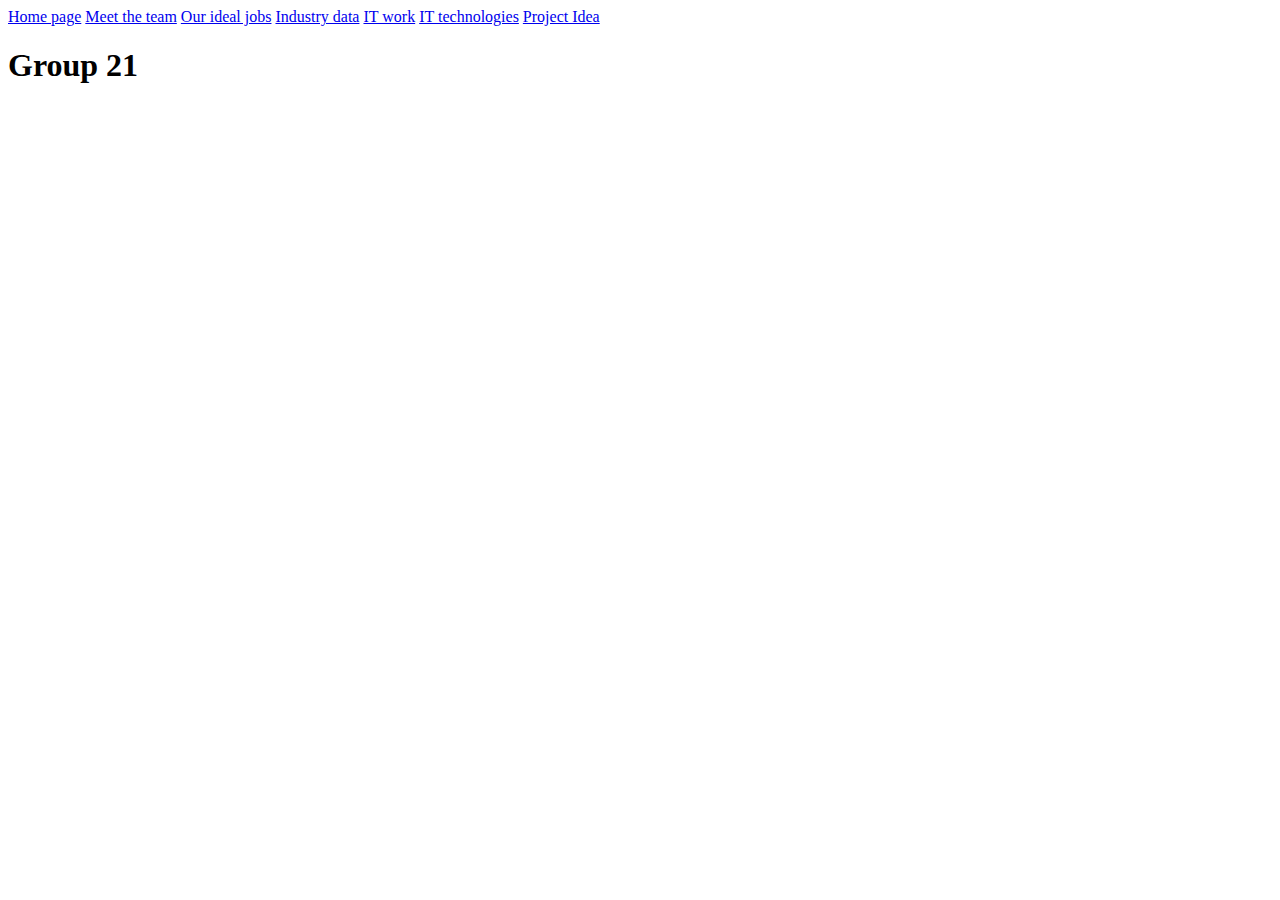
==== index.html @ 2675b94e "Created nav bar links" ====
<!DOCTYPE html>
<html>

<head>
  <title>Group 21's Project</title>
  <link rel="stylesheet" href="style.css">
</head>

<body>
  <a href="index.html">Home page</a>
  <a href="teamProfile.html">Meet the team</a>
  <a href="idealJobs.html">Our ideal jobs</a>
  <a href="industryData.html">Industry data</a>
  <a href="itWork.html">IT work</a>
  <a href="itTechnologies.html">IT technologies</a>
  <a href="projectIdea.html">Project Idea</a>
  <h1>Group 21</h1>

</body>

</html>
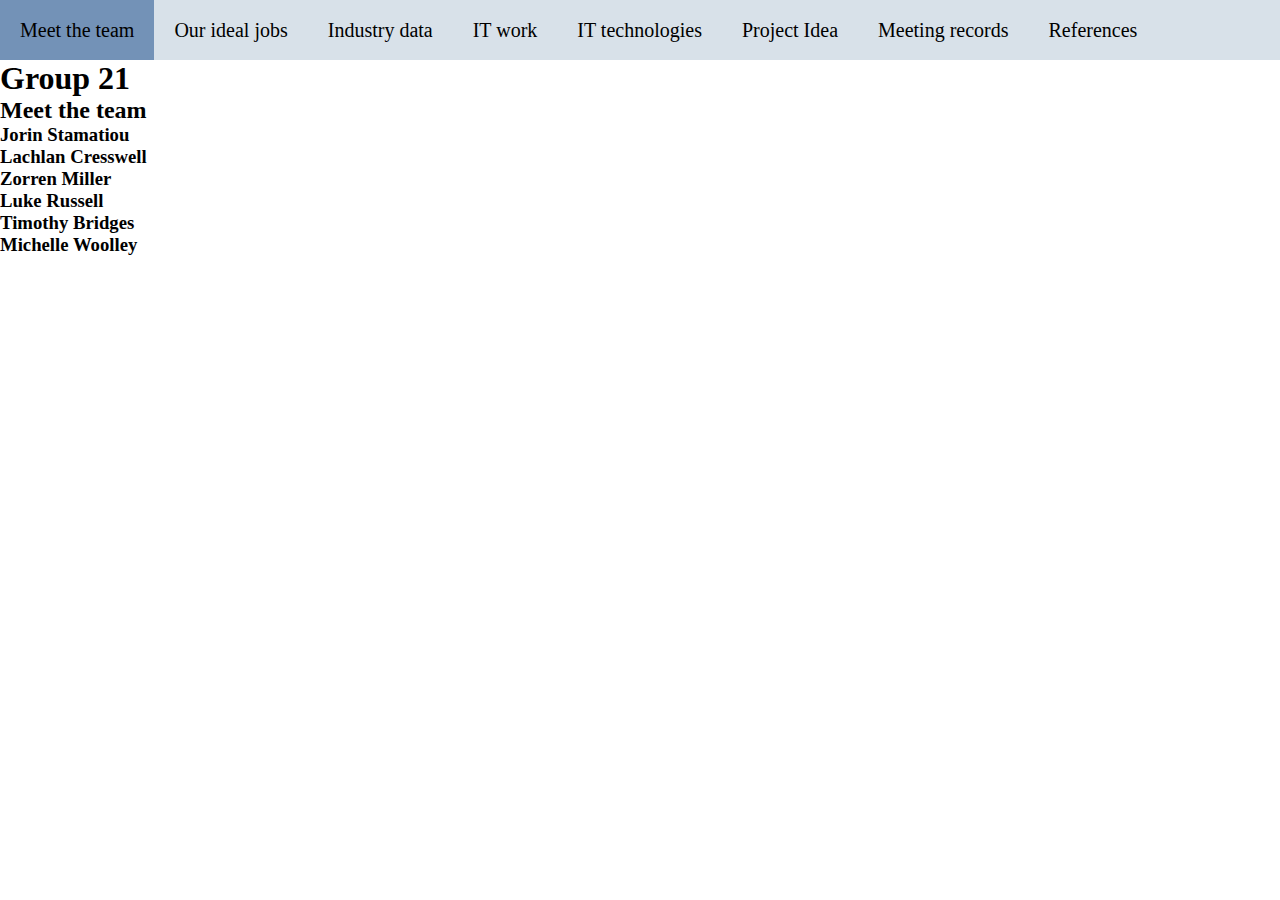
==== commit 060bc28f: "Updated nav bar" ====
--- a/index.html
+++ b/index.html
@@ -7,15 +7,32 @@
 </head>
 
 <body>
-  <a href="index.html">Home page</a>
-  <a href="teamProfile.html">Meet the team</a>
-  <a href="idealJobs.html">Our ideal jobs</a>
-  <a href="industryData.html">Industry data</a>
-  <a href="itWork.html">IT work</a>
-  <a href="itTechnologies.html">IT technologies</a>
-  <a href="projectIdea.html">Project Idea</a>
+  <nav>
+    <ul>
+      <li><a class="activeLink" href="index.html">Meet the team</a></li>
+      <li><a href="idealJobs.html">Our ideal jobs</a></li>
+      <li><a href="industryData.html">Industry data</a></li>
+      <li><a href="itWork.html">IT work</a></li>
+      <li><a href="itTechnologies.html">IT technologies</a></li>
+      <li><a href="projectIdea.html">Project Idea</a></li>
+      <li><a href="meetingRecords.html">Meeting records</a></li>
+      <li><a href="references.html">References</a></li>
+    </ul>
+  </nav>
   <h1>Group 21</h1>
+  <h2>Meet the team</h2>
+  <h3>Jorin Stamatiou</h3>
 
-</body>
+  <h3>Lachlan Cresswell</h3>
+
+  <h3>Zorren Miller</h3>
+
+  <h3>Luke Russell</h3>
+
+  <h3>Timothy Bridges</h3>
+
+  <h3>Michelle Woolley</h3>
+
+  </body>
 
 </html>
--- a/style.css
+++ b/style.css
@@ -0,0 +1,44 @@
+* {
+  margin: 0;
+  padding: 0;
+}
+
+nav {
+  width: 100%;
+  height: 60px;
+  background-color: #D8E1E9
+}
+
+ul {
+
+}
+
+li {
+  list-style: none;
+  display: inline-block;
+  float: left;
+  line-height: 60px;
+}
+
+a {
+  display: block;
+  text-decoration: none;
+  font-size: 20px;
+  padding: 0 20px;
+}
+
+a:hover {
+  background-color: #7392B7
+}
+
+.activeLink {
+  background-color: #7392B7
+}
+
+a:link {
+  color: black;
+}
+
+a:visited {
+  color: black;
+}
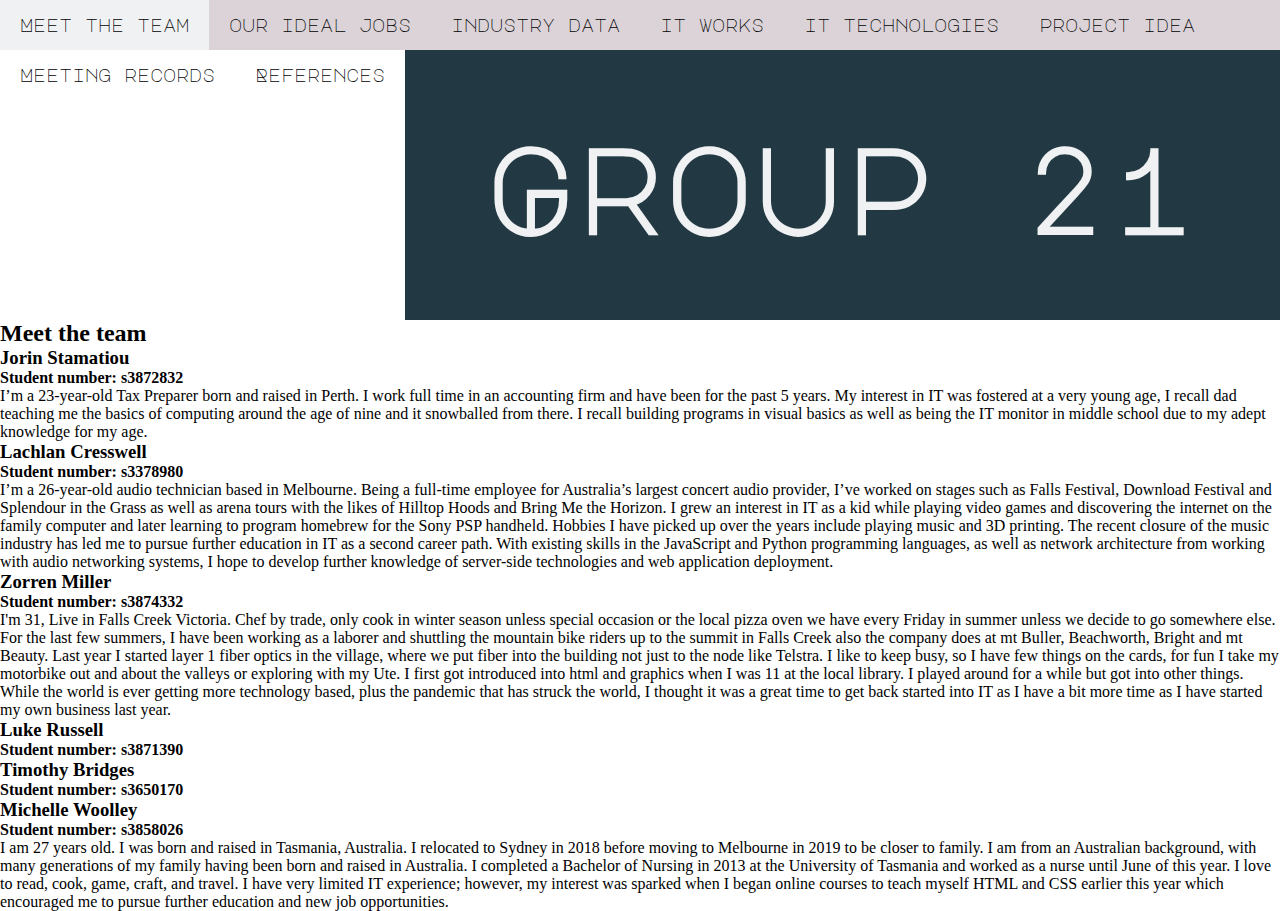
==== commit 29892395: "Styling started on index.html" ====
--- a/index.html
+++ b/index.html
@@ -3,6 +3,7 @@
 
 <head>
   <title>Group 21's Project</title>
+  <link href="https://fonts.googleapis.com/css2?family=Major+Mono+Display&display=swap" rel="stylesheet">
   <link rel="stylesheet" href="style.css">
 </head>
 
@@ -10,29 +11,64 @@
   <nav>
     <ul>
       <li><a class="activeLink" href="index.html">Meet the team</a></li>
-      <li><a href="idealJobs.html">Our ideal jobs</a></li>
-      <li><a href="industryData.html">Industry data</a></li>
-      <li><a href="itWork.html">IT work</a></li>
-      <li><a href="itTechnologies.html">IT technologies</a></li>
-      <li><a href="projectIdea.html">Project Idea</a></li>
+      <li><a href="idealJobs.html">our ideal jobs</a></li>
+      <li><a href="industryData.html">industry data</a></li>
+      <li><a href="itWork.html"it work</a>it works</li>
+      <li><a href="itTechnologies.html">it technologies</a></li>
+      <li><a href="projectIdea.html">project idea</a></li>
       <li><a href="meetingRecords.html">Meeting records</a></li>
       <li><a href="references.html">References</a></li>
     </ul>
   </nav>
-  <h1>Group 21</h1>
-  <h2>Meet the team</h2>
-  <h3>Jorin Stamatiou</h3>
+  <div class="banner">
+    <h1 id="groupName">Group 21</h1>
+  </div>
+  <div>
+    <h2>Meet the team</h2>
+    <h3>Jorin Stamatiou</h3>
+    <h4>Student number: s3872832</h4>
+    <p>I’m a 23-year-old Tax Preparer born and raised in Perth. I work full time in an accounting firm and have
+      been for the past 5 years. My interest in IT was fostered at a very young age, I recall dad teaching me the
+      basics of computing around the age of nine and it snowballed from there. I recall building programs in visual
+      basics as well as being the IT monitor in middle school due to my adept knowledge for my age.</p>
+    <h3>Lachlan Cresswell</h3>
+    <h4>Student number: s3378980</h4>
+    <p>I’m a 26-year-old audio technician based in Melbourne. Being a full-time employee for Australia’s largest
+      concert audio provider, I’ve worked on stages such as Falls Festival, Download Festival and Splendour in the
+      Grass as well as arena tours with the likes of Hilltop Hoods and Bring Me the Horizon. I grew an interest
+      in IT as a kid while playing video games and discovering the internet on the family computer and later learning
+      to program homebrew for the Sony PSP handheld. Hobbies I have picked up over the years include playing music
+      and 3D printing. The recent closure of the music industry has led me to pursue further education in IT as a
+      second career path. With existing skills in the JavaScript and Python programming languages, as well as
+      network architecture from working with audio networking systems, I hope to develop further knowledge of
+      server-side technologies and web application deployment.</p>
+    <h3>Zorren Miller</h3>
+    <h4>Student number: s3874332</h4>
+    <p>I'm 31, Live in Falls Creek Victoria. Chef by trade, only cook in winter season unless special occasion
+      or the local pizza oven we have every Friday in summer unless we decide to go somewhere else. For the last
+      few summers, I have been working as a laborer and shuttling the mountain bike riders up to the summit in
+      Falls Creek also the company does at mt Buller, Beachworth, Bright and mt Beauty. Last year I started layer
+      1 fiber optics in the village, where we put fiber into the building not just to the node like Telstra. I
+      like to keep busy, so I have few things on the cards, for fun I take my motorbike out and about the valleys
+      or exploring with my Ute. I first got introduced into html and graphics when I was 11 at the local library.
+      I played around for a while but got into other things. While the world is ever getting more technology based,
+      plus the pandemic that has struck the world, I thought it was a great time to get back started into IT as I
+      have a bit more time as I have started my own business last year.</p>
+    <h3>Luke Russell</h3>
+    <h4>Student number: s3871390</h4>
 
-  <h3>Lachlan Cresswell</h3>
+    <h3>Timothy Bridges</h3>
+    <h4>Student number: s3650170</h4>
 
-  <h3>Zorren Miller</h3>
-
-  <h3>Luke Russell</h3>
-
-  <h3>Timothy Bridges</h3>
-
-  <h3>Michelle Woolley</h3>
-
-  </body>
+    <h3>Michelle Woolley</h3>
+    <h4>Student number: s3858026</h4>
+    <p>I am 27 years old. I was born and raised in Tasmania, Australia. I relocated to Sydney in 2018 before moving
+      to Melbourne in 2019 to be closer to family. I am from an Australian background, with many generations of my family
+      having been born and raised in Australia. I completed a Bachelor of Nursing in 2013 at the University of Tasmania
+      and worked as a nurse until June of this year. I love to read, cook, game, craft, and travel. I have very limited
+      IT experience; however, my interest was sparked when I began online courses to teach myself HTML and CSS earlier
+      this year which encouraged me to pursue further education and new job opportunities.</p>
+  </div>
+</body>
 
 </html>
--- a/style.css
+++ b/style.css
@@ -3,36 +3,37 @@
   padding: 0;
 }
 
+html, body {
+  height: 100%;
+}
+
 nav {
   width: 100%;
-  height: 60px;
-  background-color: #D8E1E9
-}
-
-ul {
-
+  height: 50px;
+  background-color: #DBD3D8
 }
 
 li {
   list-style: none;
   display: inline-block;
   float: left;
-  line-height: 60px;
+  line-height: 50px;
 }
 
 a {
   display: block;
   text-decoration: none;
-  font-size: 20px;
+  font-size: 18px;
+  font-family: 'Major Mono Display', monospace;
   padding: 0 20px;
 }
 
 a:hover {
-  background-color: #7392B7
+  background-color: #EFF1F3
 }
 
 .activeLink {
-  background-color: #7392B7
+  background-color: #EFF1F3
 }
 
 a:link {
@@ -42,3 +43,17 @@
 a:visited {
   color: black;
 }
+
+.banner {
+  display: flex;
+  justify-content: center;
+  align-items: center;
+  min-height: 30%;
+  background-color: #223843;
+  color: #EFF1F3;
+}
+
+#groupName {
+  font-size: 120px;
+  font-family: 'Major Mono Display', monospace;
+}
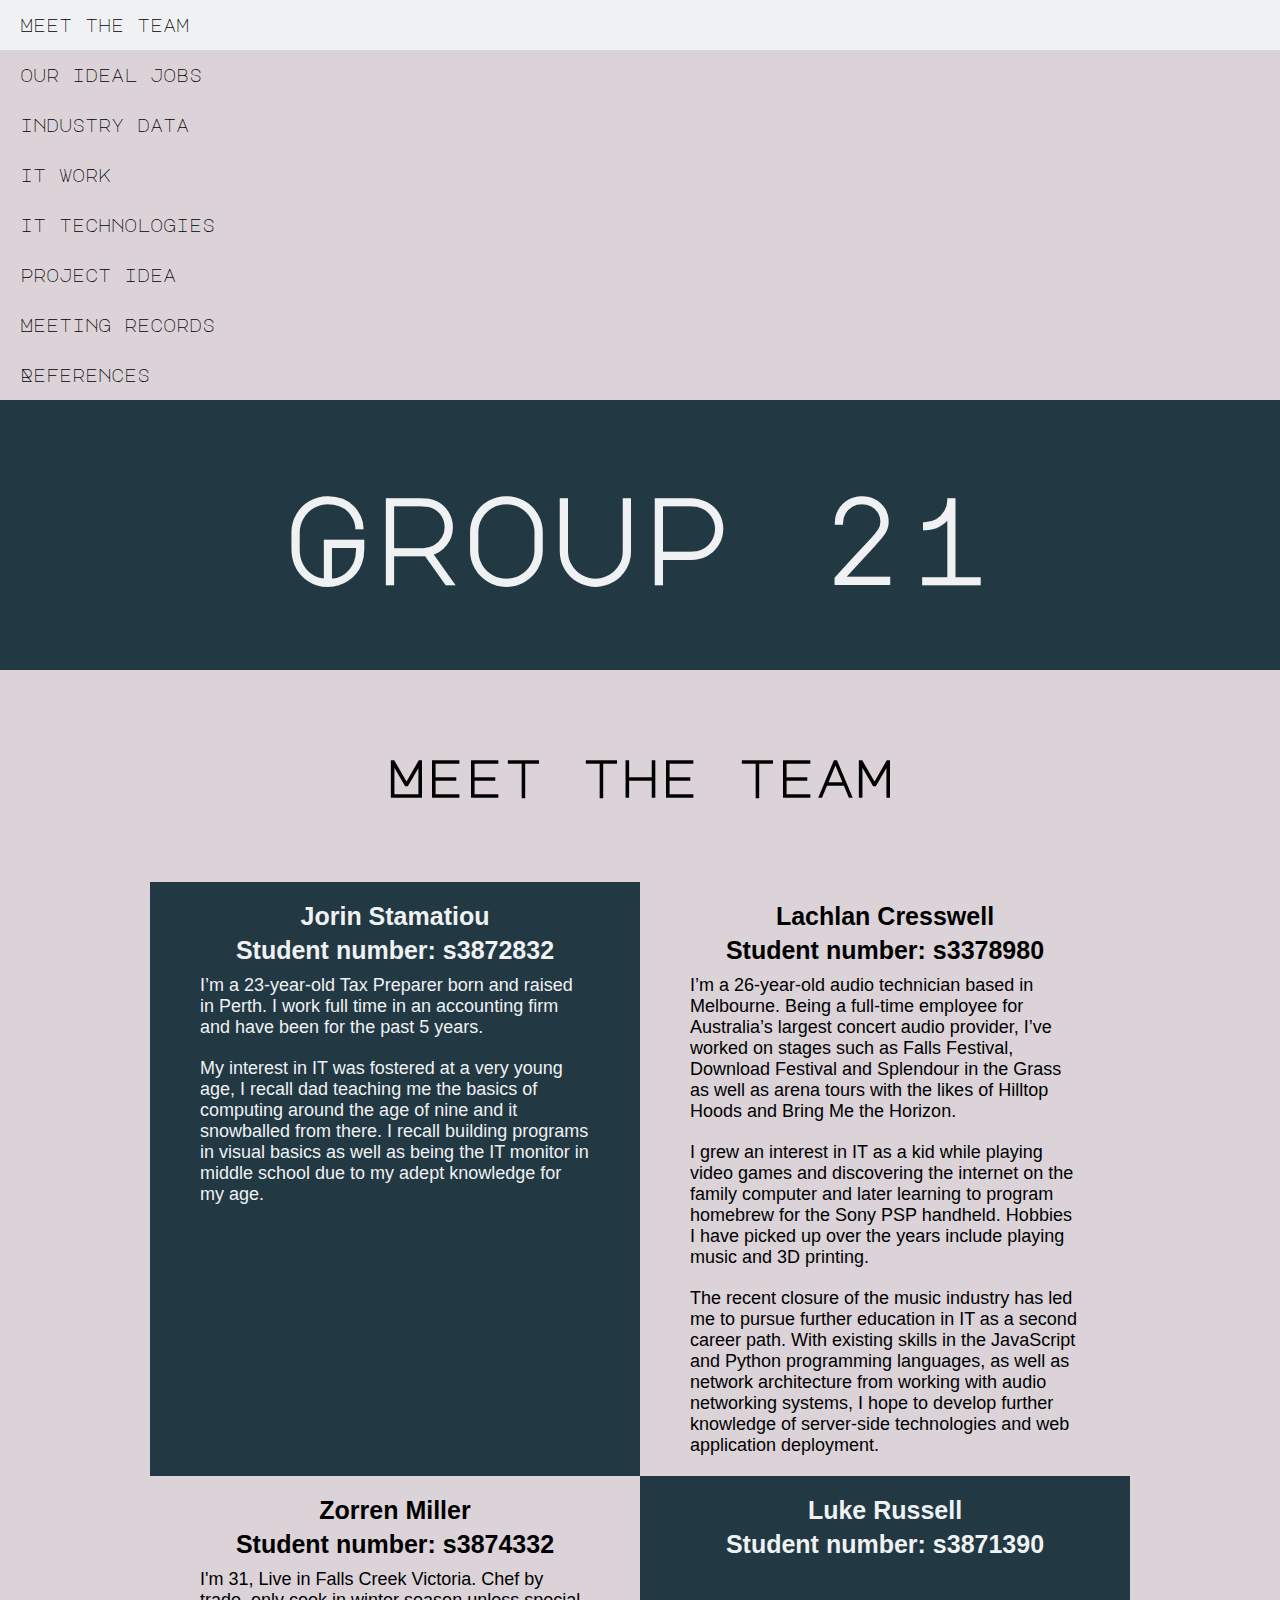
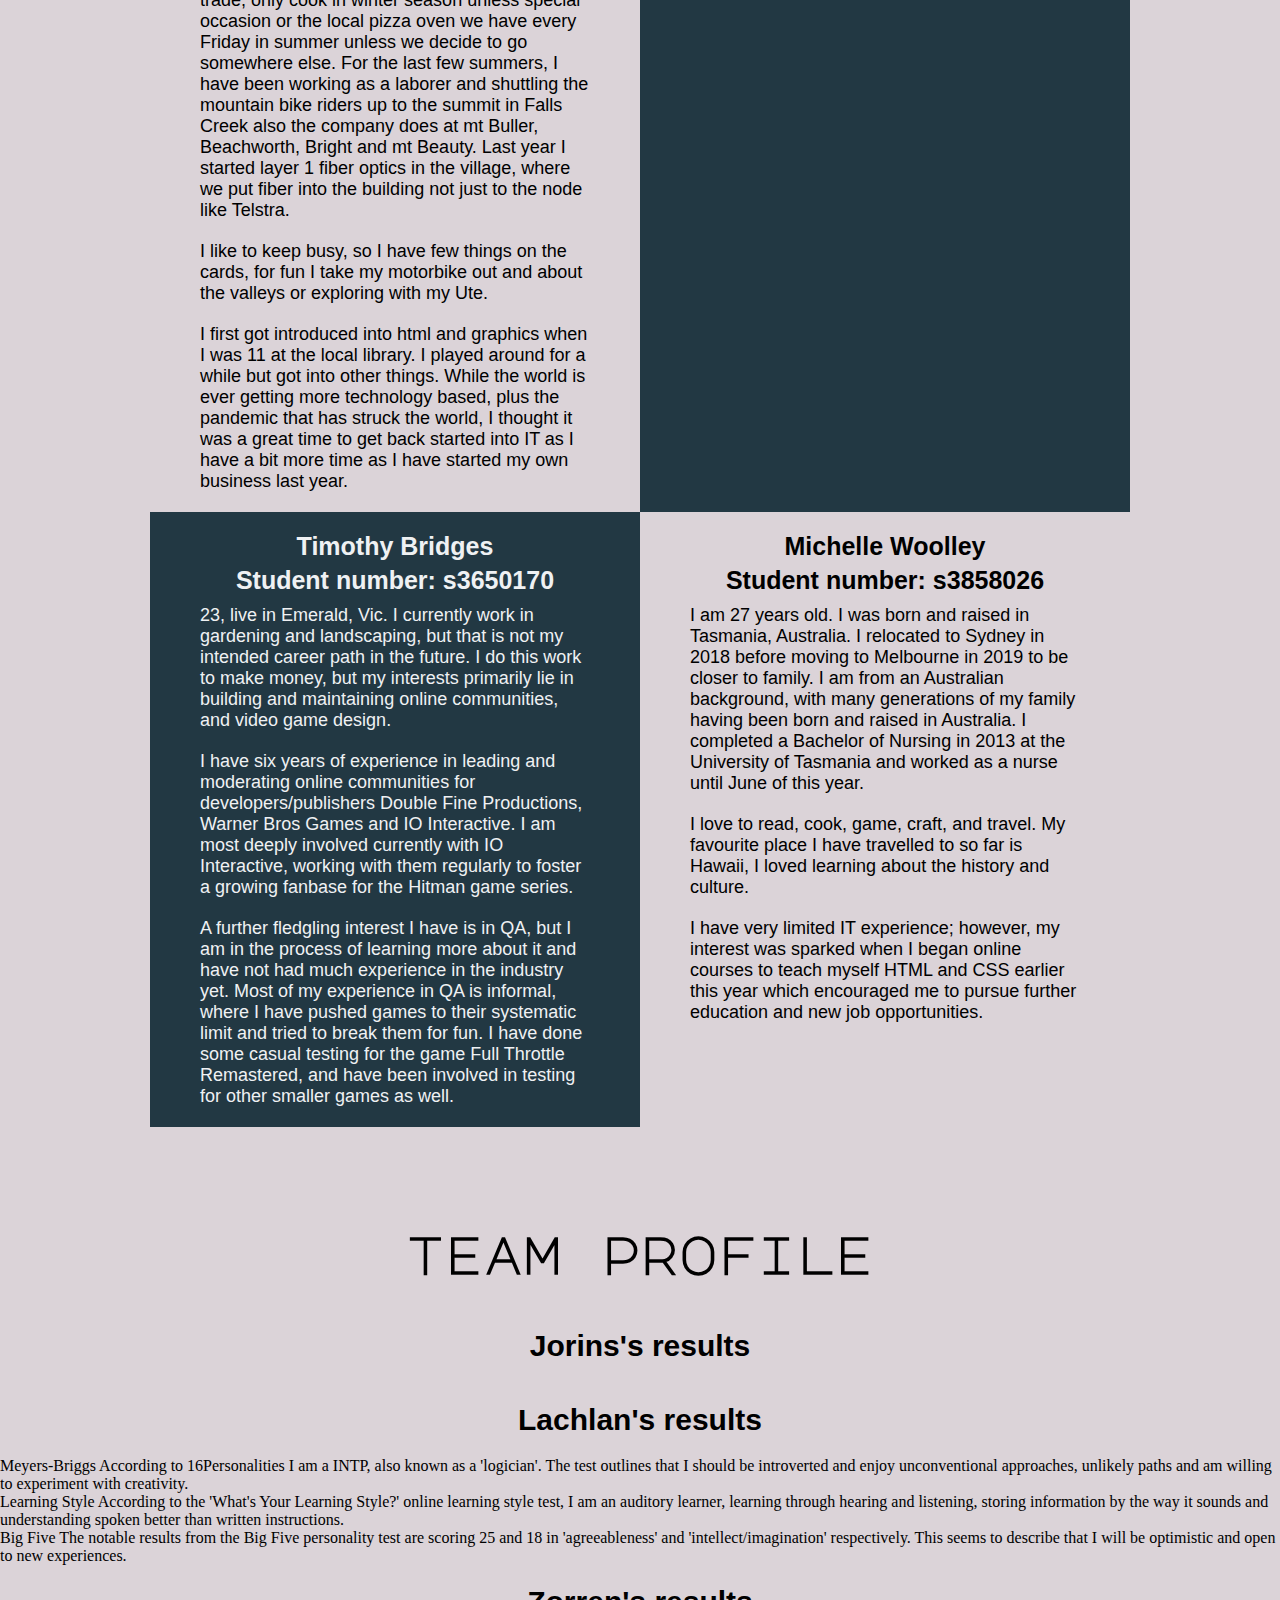
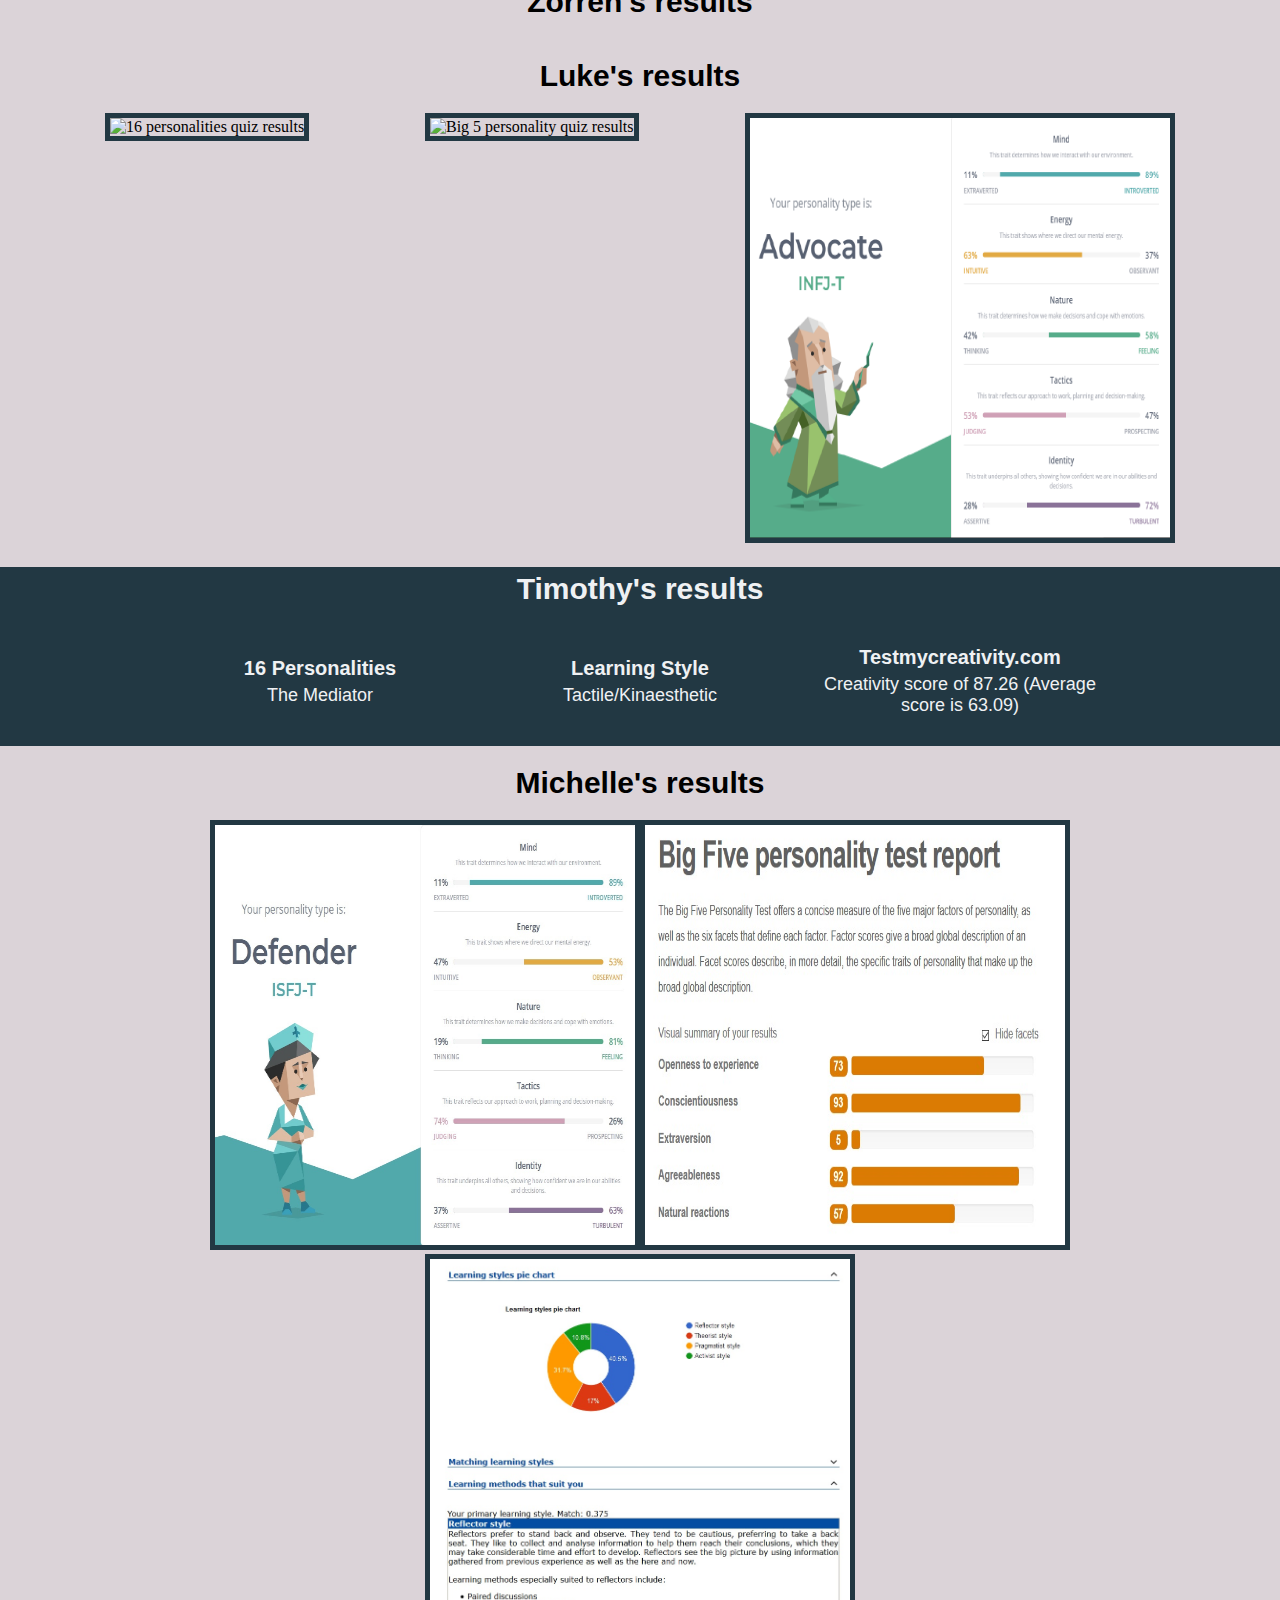
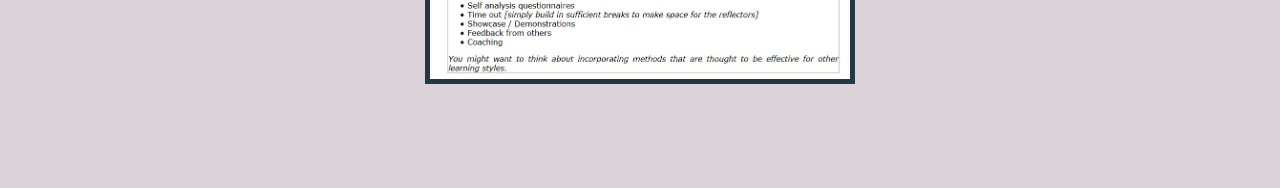
==== commit d270fe6d: "Team profile test" ====
--- a/index.html
+++ b/index.html
@@ -3,17 +3,18 @@
 
 <head>
   <title>Group 21's Project</title>
+  <meta name="viewport" content="width=device-width, initial-scale=1.0">
   <link href="https://fonts.googleapis.com/css2?family=Major+Mono+Display&display=swap" rel="stylesheet">
   <link rel="stylesheet" href="style.css">
 </head>
 
-<body>
+<body class="body">
   <nav>
     <ul>
       <li><a class="activeLink" href="index.html">Meet the team</a></li>
       <li><a href="idealJobs.html">our ideal jobs</a></li>
       <li><a href="industryData.html">industry data</a></li>
-      <li><a href="itWork.html"it work</a>it works</li>
+      <li><a href="itWork.html">it work</a></li>
       <li><a href="itTechnologies.html">it technologies</a></li>
       <li><a href="projectIdea.html">project idea</a></li>
       <li><a href="meetingRecords.html">Meeting records</a></li>
@@ -24,50 +25,128 @@
     <h1 id="groupName">Group 21</h1>
   </div>
   <div>
-    <h2>Meet the team</h2>
-    <h3>Jorin Stamatiou</h3>
-    <h4>Student number: s3872832</h4>
-    <p>I’m a 23-year-old Tax Preparer born and raised in Perth. I work full time in an accounting firm and have
-      been for the past 5 years. My interest in IT was fostered at a very young age, I recall dad teaching me the
-      basics of computing around the age of nine and it snowballed from there. I recall building programs in visual
-      basics as well as being the IT monitor in middle school due to my adept knowledge for my age.</p>
-    <h3>Lachlan Cresswell</h3>
-    <h4>Student number: s3378980</h4>
-    <p>I’m a 26-year-old audio technician based in Melbourne. Being a full-time employee for Australia’s largest
-      concert audio provider, I’ve worked on stages such as Falls Festival, Download Festival and Splendour in the
-      Grass as well as arena tours with the likes of Hilltop Hoods and Bring Me the Horizon. I grew an interest
-      in IT as a kid while playing video games and discovering the internet on the family computer and later learning
-      to program homebrew for the Sony PSP handheld. Hobbies I have picked up over the years include playing music
-      and 3D printing. The recent closure of the music industry has led me to pursue further education in IT as a
-      second career path. With existing skills in the JavaScript and Python programming languages, as well as
-      network architecture from working with audio networking systems, I hope to develop further knowledge of
-      server-side technologies and web application deployment.</p>
-    <h3>Zorren Miller</h3>
-    <h4>Student number: s3874332</h4>
-    <p>I'm 31, Live in Falls Creek Victoria. Chef by trade, only cook in winter season unless special occasion
-      or the local pizza oven we have every Friday in summer unless we decide to go somewhere else. For the last
-      few summers, I have been working as a laborer and shuttling the mountain bike riders up to the summit in
-      Falls Creek also the company does at mt Buller, Beachworth, Bright and mt Beauty. Last year I started layer
-      1 fiber optics in the village, where we put fiber into the building not just to the node like Telstra. I
-      like to keep busy, so I have few things on the cards, for fun I take my motorbike out and about the valleys
-      or exploring with my Ute. I first got introduced into html and graphics when I was 11 at the local library.
-      I played around for a while but got into other things. While the world is ever getting more technology based,
-      plus the pandemic that has struck the world, I thought it was a great time to get back started into IT as I
-      have a bit more time as I have started my own business last year.</p>
-    <h3>Luke Russell</h3>
-    <h4>Student number: s3871390</h4>
+    <div id="subHeading">
+      <h2>Meet the team</h2>
+    </div>
+  </div>
+  <div id="boxContainer">
+    <div class="boxItem" id="colour1">
+      <h3 class="name">Jorin Stamatiou</h3>
+      <h4 class="studentNum">Student number: s3872832</h4>
+      <p class="personalInfo">I’m a 23-year-old Tax Preparer born and raised in Perth. I work full time in an accounting firm and have
+        been for the past 5 years.</p>
+      <p class="personalInfo"> My interest in IT was fostered at a very young age, I recall dad teaching me the
+        basics of computing around the age of nine and it snowballed from there. I recall building programs in visual
+        basics as well as being the IT monitor in middle school due to my adept knowledge for my age.</p>
+    </div>
+    <div class="boxItem">
+      <h3 class="name">Lachlan Cresswell</h3>
+      <h4 class="studentNum">Student number: s3378980</h4>
+      <p class="personalInfo">I’m a 26-year-old audio technician based in Melbourne. Being a full-time employee for Australia’s largest
+        concert audio provider, I’ve worked on stages such as Falls Festival, Download Festival and Splendour in the
+        Grass as well as arena tours with the likes of Hilltop Hoods and Bring Me the Horizon.
+      <p class="personalInfo">I grew an interest in IT as a kid while playing video games and discovering the internet on the family computer and later learning
+        to program homebrew for the Sony PSP handheld. Hobbies I have picked up over the years include playing music
+        and 3D printing. </p>
+      <p class="personalInfo">The recent closure of the music industry has led me to pursue further education in IT as a
+        second career path. With existing skills in the JavaScript and Python programming languages, as well as
+        network architecture from working with audio networking systems, I hope to develop further knowledge of
+        server-side technologies and web application deployment.</p>
+    </div>
+    <div class="boxItem" id="colour">
+      <h3 class="name">Zorren Miller</h3>
+      <h4 class="studentNum">Student number: s3874332</h4>
+      <p class="personalInfo">I'm 31, Live in Falls Creek Victoria. Chef by trade, only cook in winter season unless special occasion
+        or the local pizza oven we have every Friday in summer unless we decide to go somewhere else. For the last
+        few summers, I have been working as a laborer and shuttling the mountain bike riders up to the summit in
+        Falls Creek also the company does at mt Buller, Beachworth, Bright and mt Beauty. Last year I started layer
+        1 fiber optics in the village, where we put fiber into the building not just to the node like Telstra.</p>
+      <p class="personalInfo"> I
+        like to keep busy, so I have few things on the cards, for fun I take my motorbike out and about the valleys
+        or exploring with my Ute.</p>
+      <p class="personalInfo"> I first got introduced into html and graphics when I was 11 at the local library.
+        I played around for a while but got into other things. While the world is ever getting more technology based,
+        plus the pandemic that has struck the world, I thought it was a great time to get back started into IT as I
+        have a bit more time as I have started my own business last year.</p>
+    </div>
+    <div class="boxItem" id="colour1">
+      <h3 class="name">Luke Russell</h3>
+      <h4 class="studentNum">Student number: s3871390</h4>
 
-    <h3>Timothy Bridges</h3>
-    <h4>Student number: s3650170</h4>
+    </div>
+    <div class="boxItem" id="colour1">
+      <h3 class="name">Timothy Bridges</h3>
+      <h4 class="studentNum">Student number: s3650170</h4>
+      <p class="personalInfo">23, live in Emerald, Vic. I currently work in gardening and landscaping, but that is not my intended career path
+        in the future. I do this work to make money, but my interests primarily lie in building and maintaining online
+        communities, and video game design.</p>
+      <p class="personalInfo"> I have six years of experience in leading and moderating online communities
+        for developers/publishers Double Fine Productions, Warner Bros Games and IO Interactive. I am most deeply involved
+        currently with IO Interactive, working with them regularly to foster a growing fanbase for the Hitman game series.</p>
+      <p class="personalInfo">
+        A further fledgling interest I have is in QA, but I am in the process of learning more about it and have not had much
+        experience in the industry yet. Most of my experience in QA is informal, where I have pushed games to their systematic
+        limit and tried to break them for fun. I have done some casual testing for the game Full Throttle Remastered, and
+        have been involved in testing for other smaller games as well.</p>
 
-    <h3>Michelle Woolley</h3>
-    <h4>Student number: s3858026</h4>
-    <p>I am 27 years old. I was born and raised in Tasmania, Australia. I relocated to Sydney in 2018 before moving
-      to Melbourne in 2019 to be closer to family. I am from an Australian background, with many generations of my family
-      having been born and raised in Australia. I completed a Bachelor of Nursing in 2013 at the University of Tasmania
-      and worked as a nurse until June of this year. I love to read, cook, game, craft, and travel. I have very limited
-      IT experience; however, my interest was sparked when I began online courses to teach myself HTML and CSS earlier
-      this year which encouraged me to pursue further education and new job opportunities.</p>
+    </div>
+    <div class="boxItem">
+      <h3 class="name">Michelle Woolley</h3>
+      <h4 class="studentNum">Student number: s3858026</h4>
+      <p class="personalInfo">I am 27 years old. I was born and raised in Tasmania, Australia. I relocated to Sydney in 2018 before moving
+        to Melbourne in 2019 to be closer to family. I am from an Australian background, with many generations of my family
+        having been born and raised in Australia. I completed a Bachelor of Nursing in 2013 at the University of Tasmania
+        and worked as a nurse until June of this year.</p>
+      <p class="personalInfo"> I love to read, cook, game, craft, and travel.
+        My favourite place I have travelled to so far is Hawaii, I loved learning about the history and culture.</p>
+      <p class="personalInfo"> I have very limited
+        IT experience; however, my interest was sparked when I began online courses to teach myself HTML and CSS earlier
+        this year which encouraged me to pursue further education and new job opportunities.</p>
+    </div>
+  </div>
+  <div id="teamHeading">
+    <h2>team profile</h2>
+  </div>
+  <h3 class="imageHeading">Jorins's results</h3>
+
+  <h3 class="imageHeading">Lachlan's results</h3>
+  <p>Meyers-Briggs
+    According to 16Personalities I am a INTP, also known as a 'logician'. The test outlines that I should be introverted and enjoy
+    unconventional approaches, unlikely paths and am willing to experiment with creativity.</p>
+  <p>Learning Style
+    According to the 'What's Your Learning Style?' online learning style test, I am an auditory learner, learning through hearing
+    and listening, storing information by the way it sounds and understanding spoken better than written instructions.</p>
+  <p>Big Five
+    The notable results from the Big Five personality test are scoring 25 and 18 in 'agreeableness' and 'intellect/imagination'
+    respectively. This seems to describe that I will be optimistic and open to new experiences.</p>
+  <h3 class="imageHeading">Zorren's results</h3>
+
+  <h3 class="imageHeading">Luke's results</h3>
+  <div class="imageBox">
+    <div class="imageItem"><img class="imageSize" src="Luke\image1.png" alt="16 personalities quiz results"></div>
+    <div class="imageItem"><img class="imageSize" src="Luke\image2.png" alt="Big 5 personality quiz results"></div>
+    <div class="imageItem"><img class="imageSize" src="Luke\image3.png" alt="Learning styles quiz results"></div>
+  </div>
+  <h3 class="timHeading" id="colour1">Timothy's results</h3>
+  <div class="timBox">
+    <div class="timItem">
+      <h4>16 Personalities</h4>
+      <p>The Mediator</p>
+    </div>
+    <div class="timItem">
+      <h4>Learning Style</h4>
+      <p>Tactile/Kinaesthetic</p>
+    </div>
+    <div class="timItem">
+      <h4>Testmycreativity.com</h4>
+      <p>Creativity score of 87.26 (Average score is 63.09)</p>
+    </div>
+  </div>
+  <h3 class="imageHeading">Michelle's results</h3>
+  <div class="imageBox" id="imagePadding">
+    <div class="imageItem"><img class="imageSize" src="Michelle\16_Personalities_Quiz.png" alt="16 personalities quiz results"></div>
+    <div class="imageItem"><img class="imageSize" src="Michelle\big_5_Personality_Quiz.jpg" alt="Big 5 personality quiz results"></div>
+    <div class="imageItem"><img class="imageSize" src="Michelle\learning_Styles.jpg" alt="Learning styles quiz results"></div>
   </div>
 </body>
 
--- a/style.css
+++ b/style.css
@@ -8,9 +8,14 @@
 }
 
 nav {
+  display: flex;
   width: 100%;
-  height: 50px;
-  background-color: #DBD3D8
+  background-color: #DBD3D8;
+}
+
+ul {
+  display: flex;
+  width: 100%;
 }
 
 li {
@@ -44,6 +49,13 @@
   color: black;
 }
 
+h4 {
+  padding-top: 5px;
+  padding-bottom: 5px;
+  font-family: "Lucida Sans Unicode", "Lucida Grande", sans-serif;
+  font-size: 20px;
+}
+
 .banner {
   display: flex;
   justify-content: center;
@@ -53,7 +65,140 @@
   color: #EFF1F3;
 }
 
+.body {
+  background-color: #DBD3D8;
+}
+
 #groupName {
   font-size: 120px;
   font-family: 'Major Mono Display', monospace;
 }
+
+#subHeading {
+  margin: 80px 0px;
+  text-align: center;
+  font-size: 35px;
+  font-family: 'Major Mono Display', monospace;
+  background-color: #DBD3D8;
+}
+
+.name {
+  padding-top: 20px;
+  text-align: center;
+  font-size: 25px;
+  font-family: "Lucida Sans Unicode", "Lucida Grande", sans-serif;
+}
+
+.studentNum {
+  padding-bottom: 10px;
+  text-align: center;
+  font-size: 25px;
+  font-family: "Lucida Sans Unicode", "Lucida Grande", sans-serif;
+}
+
+.personalInfo {
+  padding-right: 50px;
+  padding-left: 50px;
+  padding-bottom: 20px;
+  font-size: 18px;
+  font-family: "Lucida Sans Unicode", "Lucida Grande", sans-serif;
+}
+
+#boxContainer {
+  display: flex;
+  flex-flow: wrap;
+  margin: 0px 150px 100px 150px;
+  min-height: 70%;
+}
+
+.boxItem {
+  flex-basis: 50%;
+}
+
+#colour1 {
+  background-color: #223843;
+  color: #EFF1F3;
+}
+
+#teamHeading {
+  margin-bottom: 30px;
+  text-align: center;
+  font-size: 35px;
+  font-family: 'Major Mono Display', monospace;
+  background-color: #DBD3D8;
+}
+
+.imageBox {
+  display: flex;
+  flex-flow: wrap;
+  justify-content: center;
+}
+
+.imageItem {
+  flex-basis: 25%;
+}
+
+.imageSize {
+  height: 420px;
+  width: 420px;
+  border: 5px solid #223843;
+}
+
+.imageHeading {
+  padding-top: 20px;
+  padding-bottom: 20px;
+  font-size: 30px;
+  text-align: center;
+  font-family: "Lucida Sans Unicode", "Lucida Grande", sans-serif;
+}
+
+#imagePadding {
+  padding-bottom: 100px;
+}
+
+.subPageHeaders {
+  display: flex;
+  justify-content: center;
+  align-items: center;
+  min-height: 30%;
+  background-color: #D8B4A0;
+  font-size: 100px;
+  font-family: 'Major Mono Display', monospace;
+}
+
+.timBox {
+  display: flex;
+  justify-content: center;
+  align-items: center;
+  padding-top: 30px;
+  background-color: #223843;
+  color: #EFF1F3;
+}
+
+.timHeading {
+  margin-top: 20px;
+  padding-top: 5px;
+  padding-bottom: 5px;
+  text-align: center;
+  font-size: 30px;
+  font-family: "Lucida Sans Unicode", "Lucida Grande", sans-serif;
+}
+
+.timItem {
+  flex-basis: 25%;
+  padding-bottom: 30px;
+  text-align: center;
+  font-family: "Lucida Sans Unicode", "Lucida Grande", sans-serif;
+  font-size: 18px;
+}
+
+@media (max-width: 1700px) {
+  li {
+    width: 100%;
+    flex: 100%;
+  }
+
+  ul {
+    flex-wrap: wrap;
+  }
+}
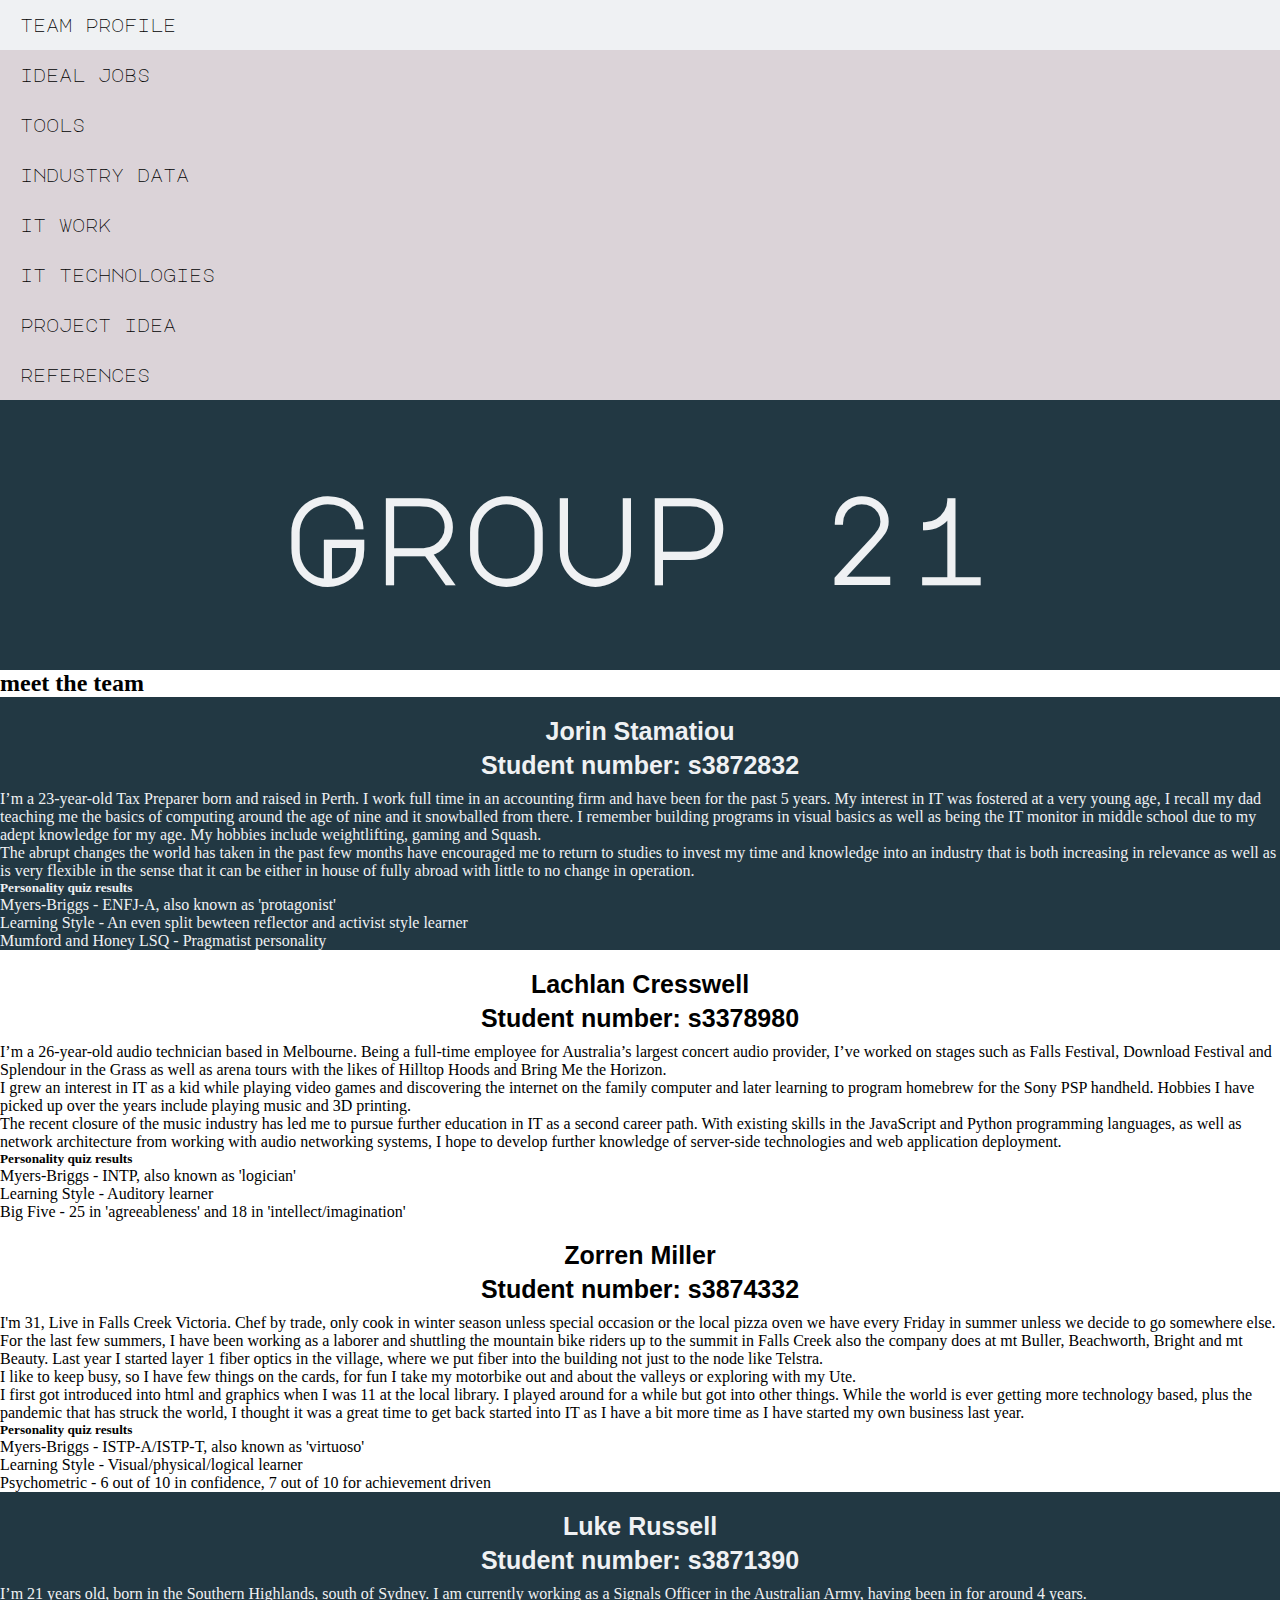
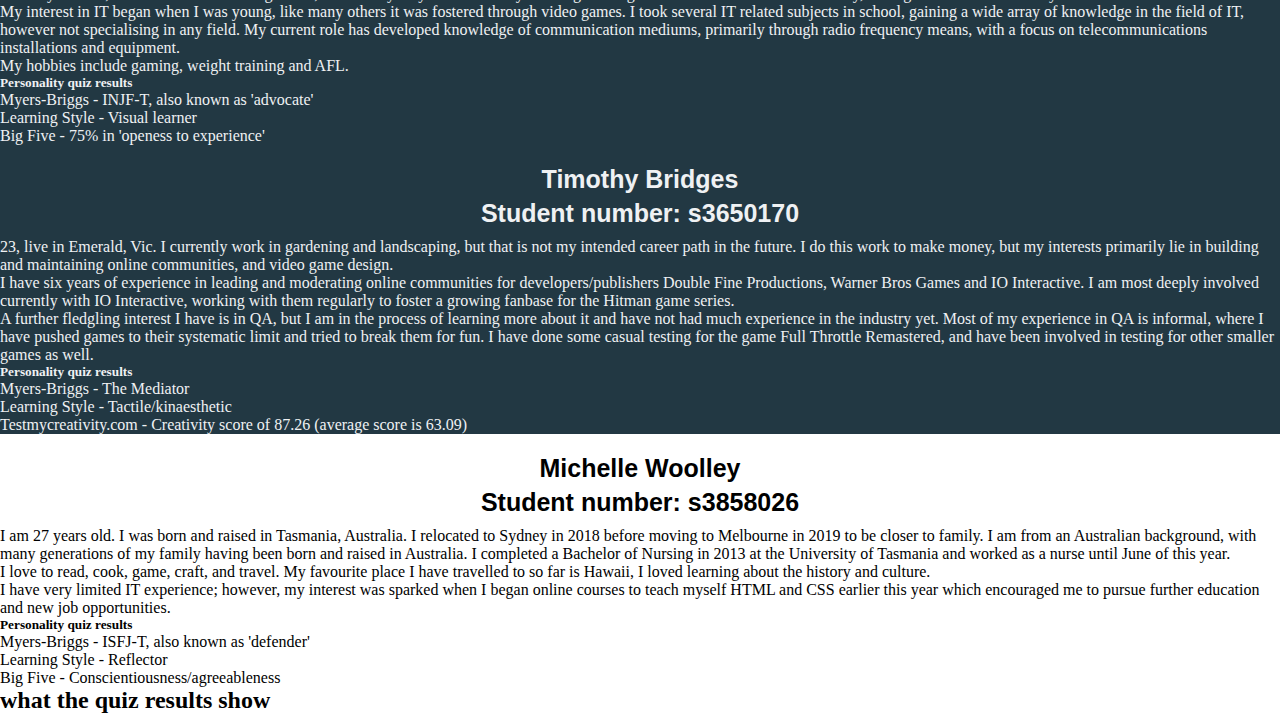
==== commit 5f081e7c: "Updated content index.html and itTechnologies.html" ====
--- a/index.html
+++ b/index.html
@@ -8,146 +8,132 @@
   <link rel="stylesheet" href="style.css">
 </head>
 
-<body class="body">
+<body class="bodyStyling">
   <nav>
     <ul>
-      <li><a class="activeLink" href="index.html">Meet the team</a></li>
-      <li><a href="idealJobs.html">our ideal jobs</a></li>
+      <li><a class="activeLink" href="index.html">team profile</a></li>
+      <li><a href="idealJobs.html">ideal jobs</a></li>
+      <li><a href="tools.html">tools</a></li>
       <li><a href="industryData.html">industry data</a></li>
       <li><a href="itWork.html">it work</a></li>
       <li><a href="itTechnologies.html">it technologies</a></li>
       <li><a href="projectIdea.html">project idea</a></li>
-      <li><a href="meetingRecords.html">Meeting records</a></li>
-      <li><a href="references.html">References</a></li>
+      <li><a href="references.html">references</a></li>
     </ul>
   </nav>
   <div class="banner">
     <h1 id="groupName">Group 21</h1>
   </div>
-  <div>
-    <div id="subHeading">
-      <h2>Meet the team</h2>
-    </div>
-  </div>
-  <div id="boxContainer">
+  <h2 class="subHeading">meet the team</h2>
+  <div class="boxContainer">
     <div class="boxItem" id="colour1">
       <h3 class="name">Jorin Stamatiou</h3>
       <h4 class="studentNum">Student number: s3872832</h4>
-      <p class="personalInfo">I’m a 23-year-old Tax Preparer born and raised in Perth. I work full time in an accounting firm and have
-        been for the past 5 years.</p>
-      <p class="personalInfo"> My interest in IT was fostered at a very young age, I recall dad teaching me the
-        basics of computing around the age of nine and it snowballed from there. I recall building programs in visual
-        basics as well as being the IT monitor in middle school due to my adept knowledge for my age.</p>
+      <p class="info">I’m a 23-year-old Tax Preparer born and raised in Perth. I work full time in an accounting firm
+        and have been for the past 5 years. My interest in IT was fostered at a very young age, I recall my dad teaching
+        me the basics of computing around the age of nine and it snowballed from there. I remember building programs in
+        visual basics as well as being the IT monitor in middle school due to my adept knowledge for my age. My hobbies include
+        weightlifting, gaming and Squash.</p>
+      <p class="info">The abrupt changes the world has taken in the past few months have encouraged me to return to studies
+        to invest my time and knowledge into an industry that is both increasing in relevance as well as is very flexible in the sense
+        that it can be either in house of fully abroad with little to no change in operation. </p>
+      <h5 class="infoHeading">Personality quiz results</h5>
+      <p class="info">Myers-Briggs - ENFJ-A, also known as 'protagonist' </p>
+      <p class="info">Learning Style - An even split bewteen reflector and activist style learner </p>
+      <p class="info">Mumford and Honey LSQ - Pragmatist personality</p>
     </div>
     <div class="boxItem">
       <h3 class="name">Lachlan Cresswell</h3>
       <h4 class="studentNum">Student number: s3378980</h4>
-      <p class="personalInfo">I’m a 26-year-old audio technician based in Melbourne. Being a full-time employee for Australia’s largest
+      <p class="info">I’m a 26-year-old audio technician based in Melbourne. Being a full-time employee for Australia’s largest
         concert audio provider, I’ve worked on stages such as Falls Festival, Download Festival and Splendour in the
         Grass as well as arena tours with the likes of Hilltop Hoods and Bring Me the Horizon.
-      <p class="personalInfo">I grew an interest in IT as a kid while playing video games and discovering the internet on the family computer and later learning
+      <p class="info">I grew an interest in IT as a kid while playing video games and discovering the internet on the family computer and later learning
         to program homebrew for the Sony PSP handheld. Hobbies I have picked up over the years include playing music
         and 3D printing. </p>
-      <p class="personalInfo">The recent closure of the music industry has led me to pursue further education in IT as a
+      <p class="info">The recent closure of the music industry has led me to pursue further education in IT as a
         second career path. With existing skills in the JavaScript and Python programming languages, as well as
         network architecture from working with audio networking systems, I hope to develop further knowledge of
         server-side technologies and web application deployment.</p>
+      <h5 class="infoHeading">Personality quiz results</h5>
+      <p class="info">Myers-Briggs - INTP, also known as 'logician'</p>
+      <p class="info">Learning Style - Auditory learner</p>
+      <p class="info">Big Five - 25 in 'agreeableness' and 18 in 'intellect/imagination'</p>
     </div>
     <div class="boxItem" id="colour">
       <h3 class="name">Zorren Miller</h3>
       <h4 class="studentNum">Student number: s3874332</h4>
-      <p class="personalInfo">I'm 31, Live in Falls Creek Victoria. Chef by trade, only cook in winter season unless special occasion
+      <p class="info">I'm 31, Live in Falls Creek Victoria. Chef by trade, only cook in winter season unless special occasion
         or the local pizza oven we have every Friday in summer unless we decide to go somewhere else. For the last
         few summers, I have been working as a laborer and shuttling the mountain bike riders up to the summit in
         Falls Creek also the company does at mt Buller, Beachworth, Bright and mt Beauty. Last year I started layer
         1 fiber optics in the village, where we put fiber into the building not just to the node like Telstra.</p>
-      <p class="personalInfo"> I
-        like to keep busy, so I have few things on the cards, for fun I take my motorbike out and about the valleys
+      <p class="info"> I like to keep busy, so I have few things on the cards, for fun I take my motorbike out and about the valleys
         or exploring with my Ute.</p>
-      <p class="personalInfo"> I first got introduced into html and graphics when I was 11 at the local library.
+      <p class="info"> I first got introduced into html and graphics when I was 11 at the local library.
         I played around for a while but got into other things. While the world is ever getting more technology based,
         plus the pandemic that has struck the world, I thought it was a great time to get back started into IT as I
         have a bit more time as I have started my own business last year.</p>
+      <h5 class="infoHeading">Personality quiz results</h5>
+      <p class="info">Myers-Briggs - ISTP-A/ISTP-T, also known as 'virtuoso'</p>
+      <p class="info">Learning Style - Visual/physical/logical learner </p>
+      <p class="info"> Psychometric - 6 out of 10 in confidence, 7 out of 10 for achievement driven</p>
     </div>
     <div class="boxItem" id="colour1">
       <h3 class="name">Luke Russell</h3>
       <h4 class="studentNum">Student number: s3871390</h4>
-
+      <p class="info">I’m 21 years old, born in the Southern Highlands, south of Sydney. I am currently working as a Signals Officer
+        in the Australian Army, having been in for around 4 years.</p>
+        <p class="info">My interest in IT began when I was young, like many others it was fostered through video games. I took several
+        IT related subjects in school, gaining a wide array of knowledge in the field of IT, however not specialising in any field. My current
+        role has developed knowledge of communication mediums, primarily through radio frequency means, with a focus on telecommunications
+        installations and equipment.</p>
+        <p class="info">My hobbies include gaming, weight training and AFL.</p>
+      <h5 class="infoHeading">Personality quiz results</h5>
+      <p class="info">Myers-Briggs - INJF-T, also known as 'advocate'</p>
+      <p class="info">Learning Style - Visual learner</p>
+      <p class="info">Big Five - 75% in 'openess to experience'</p>
     </div>
     <div class="boxItem" id="colour1">
       <h3 class="name">Timothy Bridges</h3>
       <h4 class="studentNum">Student number: s3650170</h4>
-      <p class="personalInfo">23, live in Emerald, Vic. I currently work in gardening and landscaping, but that is not my intended career path
+      <p class="info">23, live in Emerald, Vic. I currently work in gardening and landscaping, but that is not my intended career path
         in the future. I do this work to make money, but my interests primarily lie in building and maintaining online
         communities, and video game design.</p>
-      <p class="personalInfo"> I have six years of experience in leading and moderating online communities
+      <p class="info"> I have six years of experience in leading and moderating online communities
         for developers/publishers Double Fine Productions, Warner Bros Games and IO Interactive. I am most deeply involved
         currently with IO Interactive, working with them regularly to foster a growing fanbase for the Hitman game series.</p>
-      <p class="personalInfo">
+      <p class="info">
         A further fledgling interest I have is in QA, but I am in the process of learning more about it and have not had much
         experience in the industry yet. Most of my experience in QA is informal, where I have pushed games to their systematic
         limit and tried to break them for fun. I have done some casual testing for the game Full Throttle Remastered, and
         have been involved in testing for other smaller games as well.</p>
-
+      <h5 class="infoHeading">Personality quiz results</h5>
+      <p class="info">Myers-Briggs - The Mediator</p>
+      <p class="info">Learning Style - Tactile/kinaesthetic</p>
+      <p class="info">Testmycreativity.com - Creativity score of 87.26 (average score is 63.09)</p>
     </div>
     <div class="boxItem">
       <h3 class="name">Michelle Woolley</h3>
       <h4 class="studentNum">Student number: s3858026</h4>
-      <p class="personalInfo">I am 27 years old. I was born and raised in Tasmania, Australia. I relocated to Sydney in 2018 before moving
+      <p class="info">I am 27 years old. I was born and raised in Tasmania, Australia. I relocated to Sydney in 2018 before moving
         to Melbourne in 2019 to be closer to family. I am from an Australian background, with many generations of my family
         having been born and raised in Australia. I completed a Bachelor of Nursing in 2013 at the University of Tasmania
         and worked as a nurse until June of this year.</p>
-      <p class="personalInfo"> I love to read, cook, game, craft, and travel.
+      <p class="info"> I love to read, cook, game, craft, and travel.
         My favourite place I have travelled to so far is Hawaii, I loved learning about the history and culture.</p>
-      <p class="personalInfo"> I have very limited
+      <p class="info"> I have very limited
         IT experience; however, my interest was sparked when I began online courses to teach myself HTML and CSS earlier
         this year which encouraged me to pursue further education and new job opportunities.</p>
+      <h5 class="infoHeading">Personality quiz results</h5>
+      <p class="info">Myers-Briggs - ISFJ-T, also known as 'defender'</p>
+      <p class="info">Learning Style - Reflector</p>
+      <p class="info">Big Five - Conscientiousness/agreeableness</p>
     </div>
   </div>
-  <div id="teamHeading">
-    <h2>team profile</h2>
+  <h2 class="containerSubHeadings">what the quiz results show</h2>
   </div>
-  <h3 class="imageHeading">Jorins's results</h3>
 
-  <h3 class="imageHeading">Lachlan's results</h3>
-  <p>Meyers-Briggs
-    According to 16Personalities I am a INTP, also known as a 'logician'. The test outlines that I should be introverted and enjoy
-    unconventional approaches, unlikely paths and am willing to experiment with creativity.</p>
-  <p>Learning Style
-    According to the 'What's Your Learning Style?' online learning style test, I am an auditory learner, learning through hearing
-    and listening, storing information by the way it sounds and understanding spoken better than written instructions.</p>
-  <p>Big Five
-    The notable results from the Big Five personality test are scoring 25 and 18 in 'agreeableness' and 'intellect/imagination'
-    respectively. This seems to describe that I will be optimistic and open to new experiences.</p>
-  <h3 class="imageHeading">Zorren's results</h3>
-
-  <h3 class="imageHeading">Luke's results</h3>
-  <div class="imageBox">
-    <div class="imageItem"><img class="imageSize" src="Luke\image1.png" alt="16 personalities quiz results"></div>
-    <div class="imageItem"><img class="imageSize" src="Luke\image2.png" alt="Big 5 personality quiz results"></div>
-    <div class="imageItem"><img class="imageSize" src="Luke\image3.png" alt="Learning styles quiz results"></div>
-  </div>
-  <h3 class="timHeading" id="colour1">Timothy's results</h3>
-  <div class="timBox">
-    <div class="timItem">
-      <h4>16 Personalities</h4>
-      <p>The Mediator</p>
-    </div>
-    <div class="timItem">
-      <h4>Learning Style</h4>
-      <p>Tactile/Kinaesthetic</p>
-    </div>
-    <div class="timItem">
-      <h4>Testmycreativity.com</h4>
-      <p>Creativity score of 87.26 (Average score is 63.09)</p>
-    </div>
-  </div>
-  <h3 class="imageHeading">Michelle's results</h3>
-  <div class="imageBox" id="imagePadding">
-    <div class="imageItem"><img class="imageSize" src="Michelle\16_Personalities_Quiz.png" alt="16 personalities quiz results"></div>
-    <div class="imageItem"><img class="imageSize" src="Michelle\big_5_Personality_Quiz.jpg" alt="Big 5 personality quiz results"></div>
-    <div class="imageItem"><img class="imageSize" src="Michelle\learning_Styles.jpg" alt="Learning styles quiz results"></div>
-  </div>
 </body>
 
 </html>
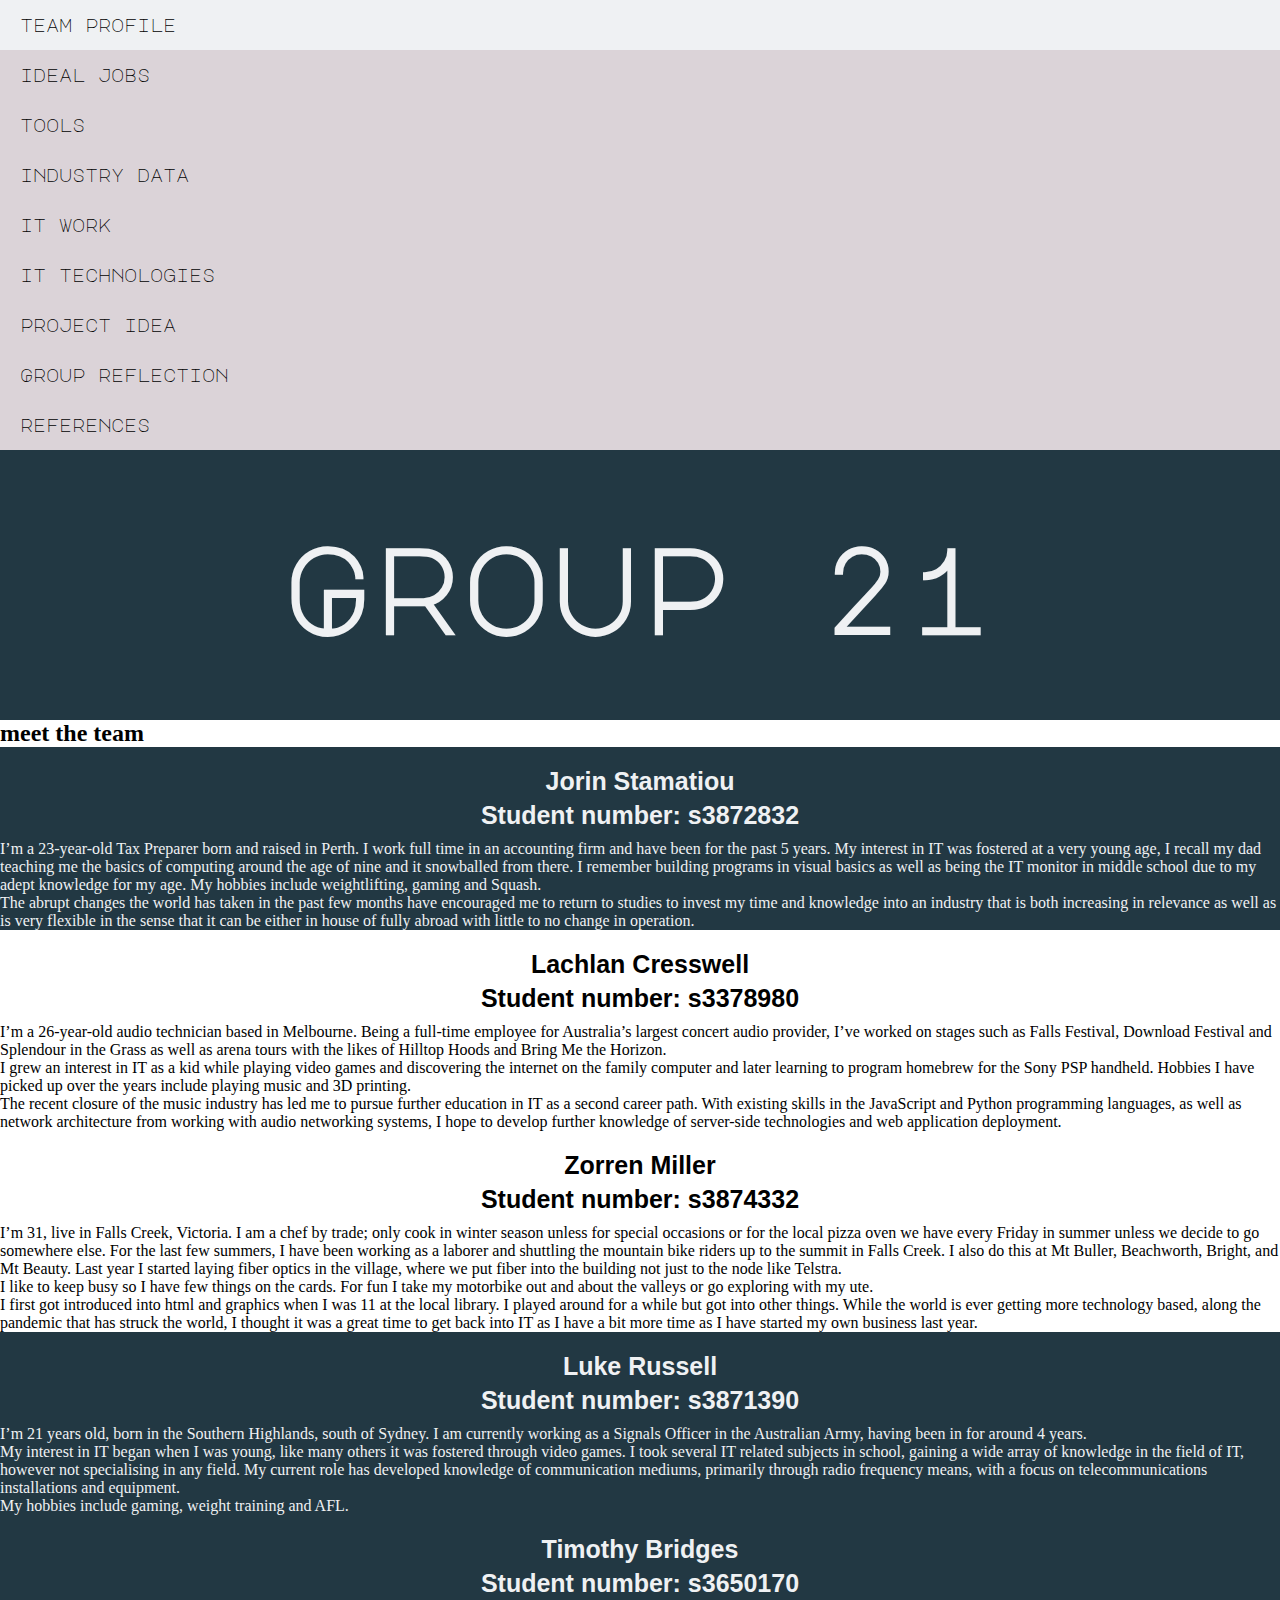
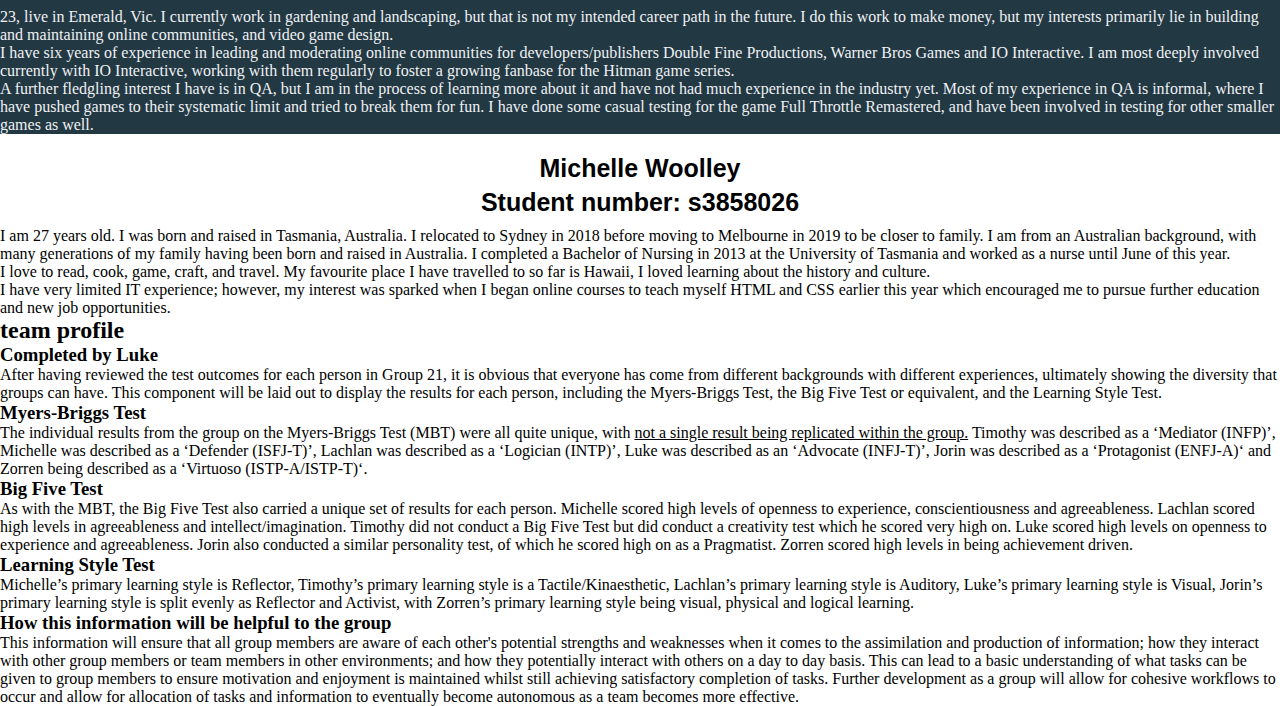
==== commit 14b44f5b: "Added groupReflection.html and updated content" ====
--- a/index.html
+++ b/index.html
@@ -18,6 +18,7 @@
       <li><a href="itWork.html">it work</a></li>
       <li><a href="itTechnologies.html">it technologies</a></li>
       <li><a href="projectIdea.html">project idea</a></li>
+      <li><a href="groupReflection.html">Group reflection</a></li>
       <li><a href="references.html">references</a></li>
     </ul>
   </nav>
@@ -29,109 +30,106 @@
     <div class="boxItem" id="colour1">
       <h3 class="name">Jorin Stamatiou</h3>
       <h4 class="studentNum">Student number: s3872832</h4>
-      <p class="info">I’m a 23-year-old Tax Preparer born and raised in Perth. I work full time in an accounting firm
+      <p class="indexBoxInfo">I’m a 23-year-old Tax Preparer born and raised in Perth. I work full time in an accounting firm
         and have been for the past 5 years. My interest in IT was fostered at a very young age, I recall my dad teaching
         me the basics of computing around the age of nine and it snowballed from there. I remember building programs in
         visual basics as well as being the IT monitor in middle school due to my adept knowledge for my age. My hobbies include
         weightlifting, gaming and Squash.</p>
-      <p class="info">The abrupt changes the world has taken in the past few months have encouraged me to return to studies
+      <p class="indexBoxInfo">The abrupt changes the world has taken in the past few months have encouraged me to return to studies
         to invest my time and knowledge into an industry that is both increasing in relevance as well as is very flexible in the sense
         that it can be either in house of fully abroad with little to no change in operation. </p>
-      <h5 class="infoHeading">Personality quiz results</h5>
-      <p class="info">Myers-Briggs - ENFJ-A, also known as 'protagonist' </p>
-      <p class="info">Learning Style - An even split bewteen reflector and activist style learner </p>
-      <p class="info">Mumford and Honey LSQ - Pragmatist personality</p>
     </div>
     <div class="boxItem">
       <h3 class="name">Lachlan Cresswell</h3>
       <h4 class="studentNum">Student number: s3378980</h4>
-      <p class="info">I’m a 26-year-old audio technician based in Melbourne. Being a full-time employee for Australia’s largest
+      <p class="indexBoxInfo">I’m a 26-year-old audio technician based in Melbourne. Being a full-time employee for Australia’s largest
         concert audio provider, I’ve worked on stages such as Falls Festival, Download Festival and Splendour in the
         Grass as well as arena tours with the likes of Hilltop Hoods and Bring Me the Horizon.
-      <p class="info">I grew an interest in IT as a kid while playing video games and discovering the internet on the family computer and later learning
+      <p class="indexBoxInfo">I grew an interest in IT as a kid while playing video games and discovering the internet on the family computer and later learning
         to program homebrew for the Sony PSP handheld. Hobbies I have picked up over the years include playing music
         and 3D printing. </p>
-      <p class="info">The recent closure of the music industry has led me to pursue further education in IT as a
+      <p class="indexBoxInfo">The recent closure of the music industry has led me to pursue further education in IT as a
         second career path. With existing skills in the JavaScript and Python programming languages, as well as
         network architecture from working with audio networking systems, I hope to develop further knowledge of
         server-side technologies and web application deployment.</p>
-      <h5 class="infoHeading">Personality quiz results</h5>
-      <p class="info">Myers-Briggs - INTP, also known as 'logician'</p>
-      <p class="info">Learning Style - Auditory learner</p>
-      <p class="info">Big Five - 25 in 'agreeableness' and 18 in 'intellect/imagination'</p>
     </div>
     <div class="boxItem" id="colour">
       <h3 class="name">Zorren Miller</h3>
       <h4 class="studentNum">Student number: s3874332</h4>
-      <p class="info">I'm 31, Live in Falls Creek Victoria. Chef by trade, only cook in winter season unless special occasion
-        or the local pizza oven we have every Friday in summer unless we decide to go somewhere else. For the last
-        few summers, I have been working as a laborer and shuttling the mountain bike riders up to the summit in
-        Falls Creek also the company does at mt Buller, Beachworth, Bright and mt Beauty. Last year I started layer
-        1 fiber optics in the village, where we put fiber into the building not just to the node like Telstra.</p>
-      <p class="info"> I like to keep busy, so I have few things on the cards, for fun I take my motorbike out and about the valleys
-        or exploring with my Ute.</p>
-      <p class="info"> I first got introduced into html and graphics when I was 11 at the local library.
-        I played around for a while but got into other things. While the world is ever getting more technology based,
-        plus the pandemic that has struck the world, I thought it was a great time to get back started into IT as I
-        have a bit more time as I have started my own business last year.</p>
-      <h5 class="infoHeading">Personality quiz results</h5>
-      <p class="info">Myers-Briggs - ISTP-A/ISTP-T, also known as 'virtuoso'</p>
-      <p class="info">Learning Style - Visual/physical/logical learner </p>
-      <p class="info"> Psychometric - 6 out of 10 in confidence, 7 out of 10 for achievement driven</p>
+      <p class="indexBoxInfo">I’m 31, live in Falls Creek, Victoria. I am a chef by trade; only cook in winter season unless for special occasions or for the local pizza oven we have every
+        Friday in summer unless we decide to go somewhere else. For the last few summers, I have been working as a laborer and shuttling the mountain bike riders up to the summit in Falls
+        Creek. I also do this at Mt Buller, Beachworth, Bright, and Mt Beauty. Last year I started laying fiber optics in the village, where we put fiber into the building not just to the
+        node like Telstra.</p>
+      <p class="indexBoxInfo">I like to keep busy so I have few things on the cards. For fun I take my motorbike out and about the valleys or go exploring with my ute.</p>
+      <p class="indexBoxInfo">I first got introduced into html and graphics when I was 11 at the local library. I played around for a while but got into other things. While the world is ever
+        getting more technology based, along the pandemic that has struck the world, I thought it was a great time to get back into IT as I have a bit more time as I have started my own business last year.</p>
     </div>
     <div class="boxItem" id="colour1">
       <h3 class="name">Luke Russell</h3>
       <h4 class="studentNum">Student number: s3871390</h4>
-      <p class="info">I’m 21 years old, born in the Southern Highlands, south of Sydney. I am currently working as a Signals Officer
+      <p class="indexBoxInfo">I’m 21 years old, born in the Southern Highlands, south of Sydney. I am currently working as a Signals Officer
         in the Australian Army, having been in for around 4 years.</p>
-        <p class="info">My interest in IT began when I was young, like many others it was fostered through video games. I took several
+      <p class="indexBoxInfo">My interest in IT began when I was young, like many others it was fostered through video games. I took several
         IT related subjects in school, gaining a wide array of knowledge in the field of IT, however not specialising in any field. My current
         role has developed knowledge of communication mediums, primarily through radio frequency means, with a focus on telecommunications
         installations and equipment.</p>
-        <p class="info">My hobbies include gaming, weight training and AFL.</p>
-      <h5 class="infoHeading">Personality quiz results</h5>
-      <p class="info">Myers-Briggs - INJF-T, also known as 'advocate'</p>
-      <p class="info">Learning Style - Visual learner</p>
-      <p class="info">Big Five - 75% in 'openess to experience'</p>
+      <p class="indexBoxInfo">My hobbies include gaming, weight training and AFL.</p>
     </div>
     <div class="boxItem" id="colour1">
       <h3 class="name">Timothy Bridges</h3>
       <h4 class="studentNum">Student number: s3650170</h4>
-      <p class="info">23, live in Emerald, Vic. I currently work in gardening and landscaping, but that is not my intended career path
+      <p class="indexBoxInfo">23, live in Emerald, Vic. I currently work in gardening and landscaping, but that is not my intended career path
         in the future. I do this work to make money, but my interests primarily lie in building and maintaining online
         communities, and video game design.</p>
-      <p class="info"> I have six years of experience in leading and moderating online communities
+      <p class="indexBoxInfo"> I have six years of experience in leading and moderating online communities
         for developers/publishers Double Fine Productions, Warner Bros Games and IO Interactive. I am most deeply involved
         currently with IO Interactive, working with them regularly to foster a growing fanbase for the Hitman game series.</p>
-      <p class="info">
+      <p class="indexBoxInfo">
         A further fledgling interest I have is in QA, but I am in the process of learning more about it and have not had much
         experience in the industry yet. Most of my experience in QA is informal, where I have pushed games to their systematic
         limit and tried to break them for fun. I have done some casual testing for the game Full Throttle Remastered, and
         have been involved in testing for other smaller games as well.</p>
-      <h5 class="infoHeading">Personality quiz results</h5>
-      <p class="info">Myers-Briggs - The Mediator</p>
-      <p class="info">Learning Style - Tactile/kinaesthetic</p>
-      <p class="info">Testmycreativity.com - Creativity score of 87.26 (average score is 63.09)</p>
     </div>
     <div class="boxItem">
       <h3 class="name">Michelle Woolley</h3>
       <h4 class="studentNum">Student number: s3858026</h4>
-      <p class="info">I am 27 years old. I was born and raised in Tasmania, Australia. I relocated to Sydney in 2018 before moving
+      <p class="indexBoxInfo">I am 27 years old. I was born and raised in Tasmania, Australia. I relocated to Sydney in 2018 before moving
         to Melbourne in 2019 to be closer to family. I am from an Australian background, with many generations of my family
         having been born and raised in Australia. I completed a Bachelor of Nursing in 2013 at the University of Tasmania
         and worked as a nurse until June of this year.</p>
-      <p class="info"> I love to read, cook, game, craft, and travel.
+      <p class="indexBoxInfo"> I love to read, cook, game, craft, and travel.
         My favourite place I have travelled to so far is Hawaii, I loved learning about the history and culture.</p>
-      <p class="info"> I have very limited
+      <p class="indexBoxInfo"> I have very limited
         IT experience; however, my interest was sparked when I began online courses to teach myself HTML and CSS earlier
         this year which encouraged me to pursue further education and new job opportunities.</p>
-      <h5 class="infoHeading">Personality quiz results</h5>
-      <p class="info">Myers-Briggs - ISFJ-T, also known as 'defender'</p>
-      <p class="info">Learning Style - Reflector</p>
-      <p class="info">Big Five - Conscientiousness/agreeableness</p>
     </div>
   </div>
-  <h2 class="containerSubHeadings">what the quiz results show</h2>
+  <div id="teamProfileBox">
+    <h2 class="containerSubHeadings">team profile</h2>
+    <h3 class="techNameSubHeadings" id="namePadding">Completed by Luke</h3>
+    <p class="techReportInfo">After having reviewed the test outcomes for each person in Group 21, it is obvious that everyone has come from different backgrounds
+      with different experiences, ultimately showing the diversity that groups can have. This component will be laid out to display the results for each person,
+      including the Myers-Briggs Test, the Big Five Test or equivalent, and the Learning Style Test.</p>
+    <h3 class="techNameSubHeadings">Myers-Briggs Test</h3>
+    <p class="techReportInfo">The individual results from the group on the Myers-Briggs Test (MBT) were all quite unique, with <u>not a single result being replicated within the group.</u>
+      Timothy was described as a ‘Mediator (INFP)’, Michelle was described as a ‘Defender (ISFJ-T)’, Lachlan was described as a ‘Logician (INTP)’, Luke was described as an ‘Advocate (INFJ-T)’,
+      Jorin was described as a ‘Protagonist (ENFJ-A)‘ and Zorren being described as a ‘Virtuoso (ISTP-A/ISTP-T)‘.</p>
+    <h3 class="techNameSubHeadings">Big Five Test</h3>
+    <p class="techReportInfo">As with the MBT, the Big Five Test also carried a unique set of results for each person. Michelle scored high levels of openness to experience, conscientiousness
+      and agreeableness. Lachlan scored high levels in agreeableness and intellect/imagination. Timothy did not conduct a Big Five Test but did conduct a creativity test which he scored
+      very high on. Luke scored high levels on openness to experience and agreeableness. Jorin also conducted a similar personality test, of which he scored high on as a Pragmatist.
+      Zorren scored high levels in being achievement driven.</p>
+    <h3 class="techNameSubHeadings">Learning Style Test</h3>
+    <p class="techReportInfo">Michelle’s primary learning style is Reflector, Timothy’s primary learning style is a Tactile/Kinaesthetic, Lachlan’s primary learning style is Auditory,
+      Luke’s primary learning style is Visual, Jorin’s primary learning style is split evenly as Reflector and Activist, with Zorren’s primary learning style being visual,
+      physical and logical learning.</p>
+    <h3 class="techNameSubHeadings">How this information will be helpful to the group</h3>
+    <p class="techReportInfo">This information will ensure that all group members are aware of each other's potential strengths and weaknesses when it comes to the assimilation and
+      production of information; how they interact with other group members or team members in other environments; and how they potentially interact with others on a day to day basis.
+      This can lead to a basic understanding of what tasks can be given to group members to ensure motivation and enjoyment is maintained whilst still achieving satisfactory completion
+      of tasks. Further development as a group will allow for cohesive workflows to occur and allow for allocation of tasks and information to eventually become autonomous as a team
+      becomes more effective.</p>
+  </div>
   </div>
 
 </body>
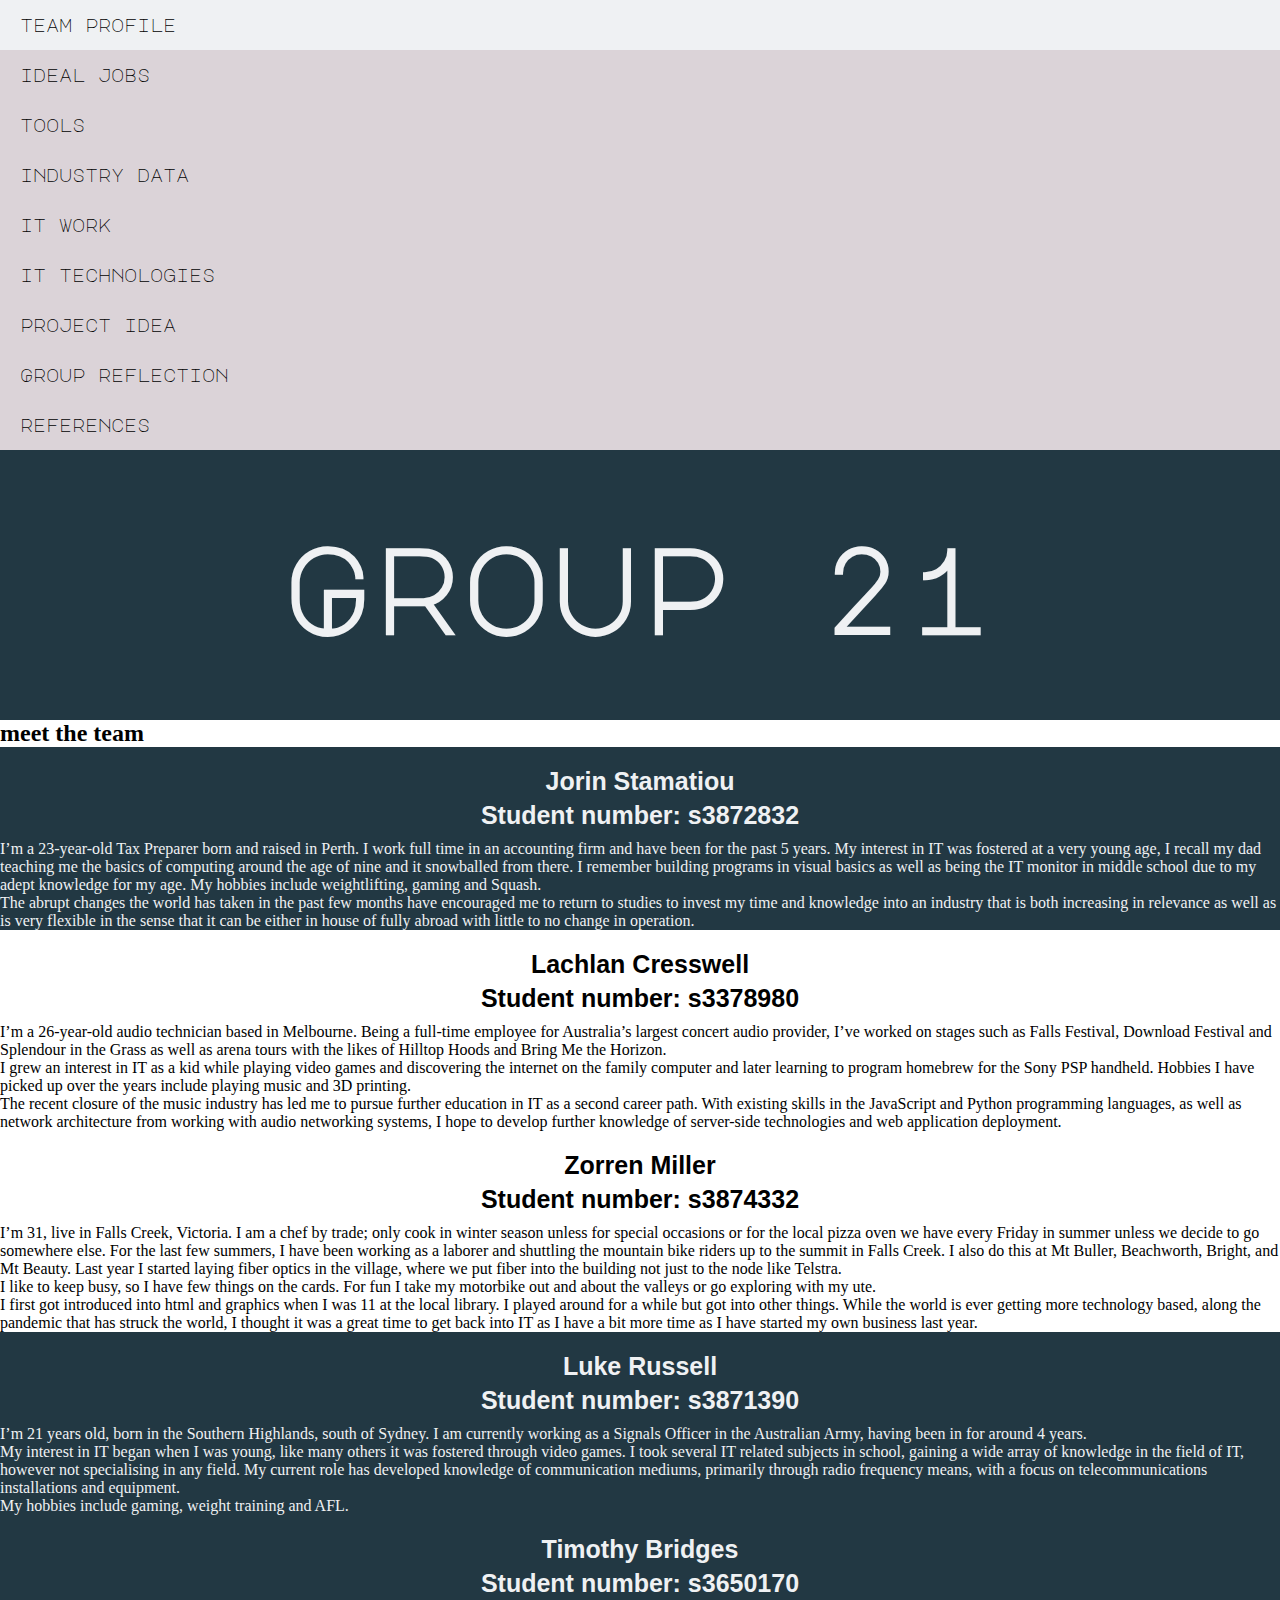
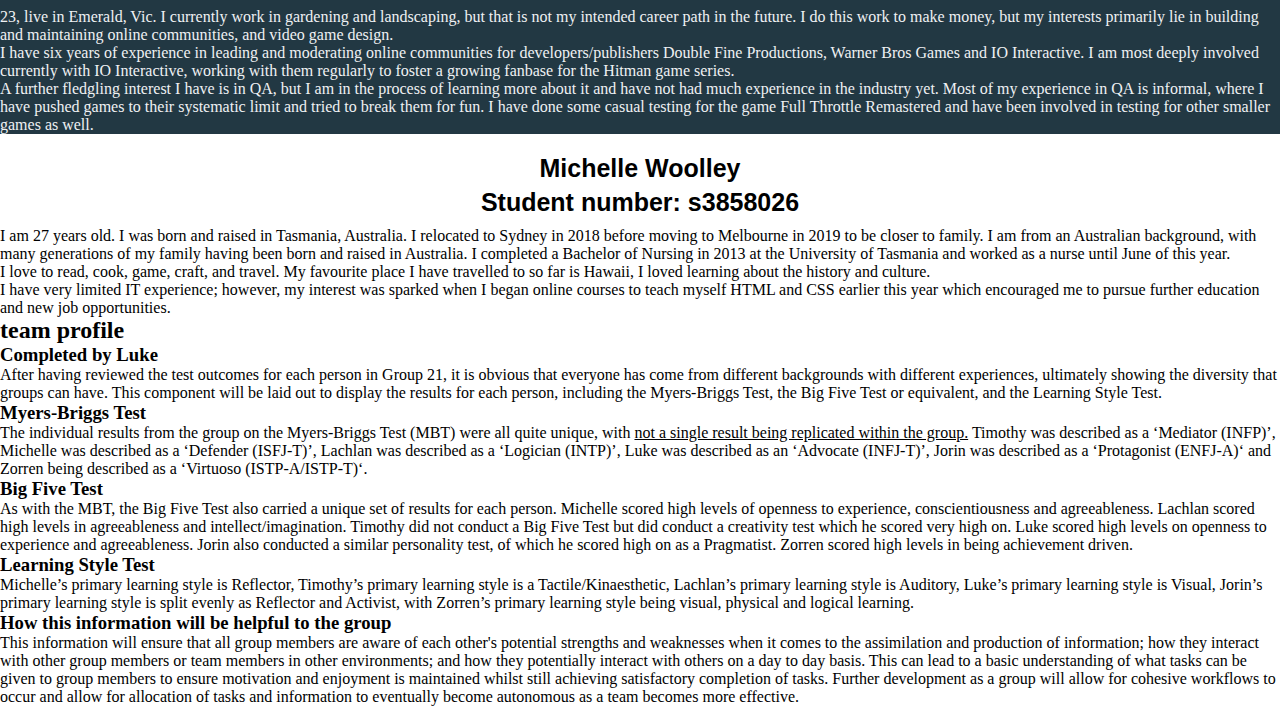
==== commit 38fa9abf: "Updated spelling corrections + content" ====
--- a/index.html
+++ b/index.html
@@ -60,7 +60,7 @@
         Friday in summer unless we decide to go somewhere else. For the last few summers, I have been working as a laborer and shuttling the mountain bike riders up to the summit in Falls
         Creek. I also do this at Mt Buller, Beachworth, Bright, and Mt Beauty. Last year I started laying fiber optics in the village, where we put fiber into the building not just to the
         node like Telstra.</p>
-      <p class="indexBoxInfo">I like to keep busy so I have few things on the cards. For fun I take my motorbike out and about the valleys or go exploring with my ute.</p>
+      <p class="indexBoxInfo">I like to keep busy, so I have few things on the cards. For fun I take my motorbike out and about the valleys or go exploring with my ute.</p>
       <p class="indexBoxInfo">I first got introduced into html and graphics when I was 11 at the local library. I played around for a while but got into other things. While the world is ever
         getting more technology based, along the pandemic that has struck the world, I thought it was a great time to get back into IT as I have a bit more time as I have started my own business last year.</p>
     </div>
@@ -87,7 +87,7 @@
       <p class="indexBoxInfo">
         A further fledgling interest I have is in QA, but I am in the process of learning more about it and have not had much
         experience in the industry yet. Most of my experience in QA is informal, where I have pushed games to their systematic
-        limit and tried to break them for fun. I have done some casual testing for the game Full Throttle Remastered, and
+        limit and tried to break them for fun. I have done some casual testing for the game Full Throttle Remastered and
         have been involved in testing for other smaller games as well.</p>
     </div>
     <div class="boxItem">
